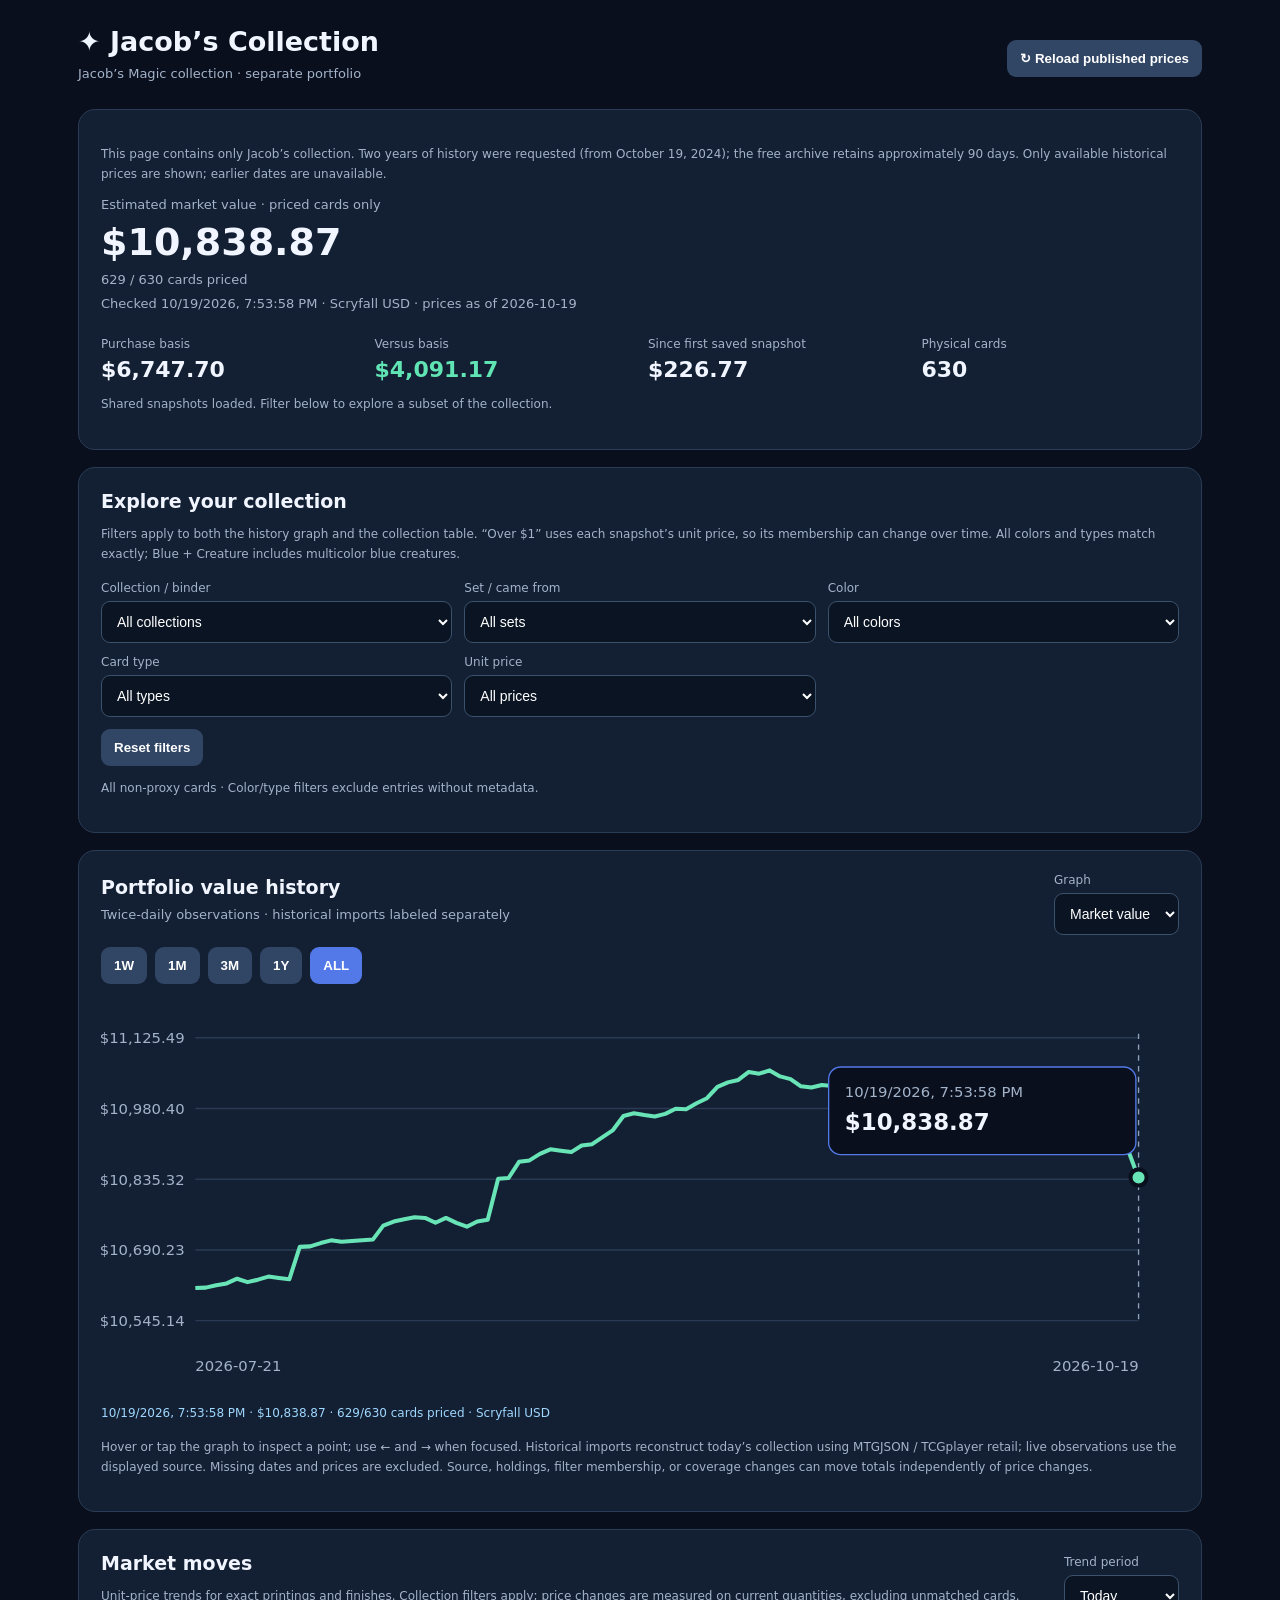
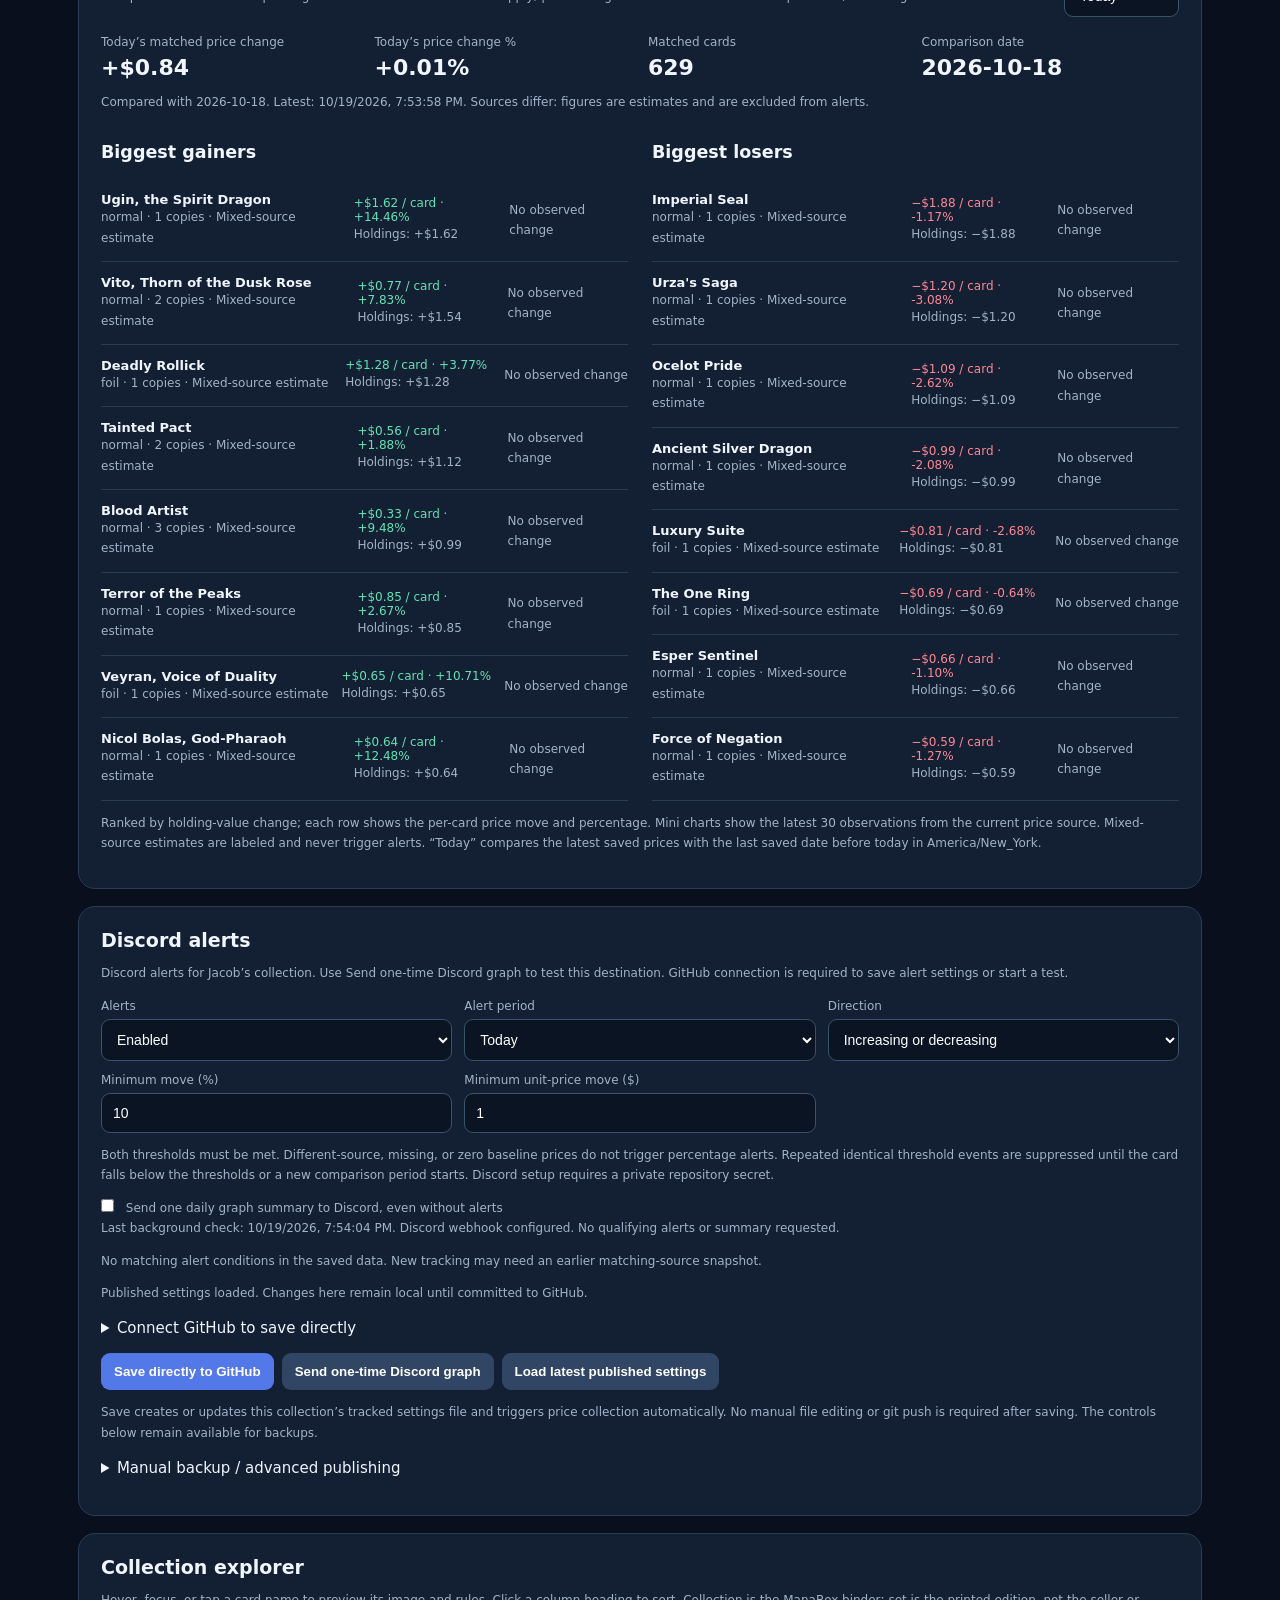
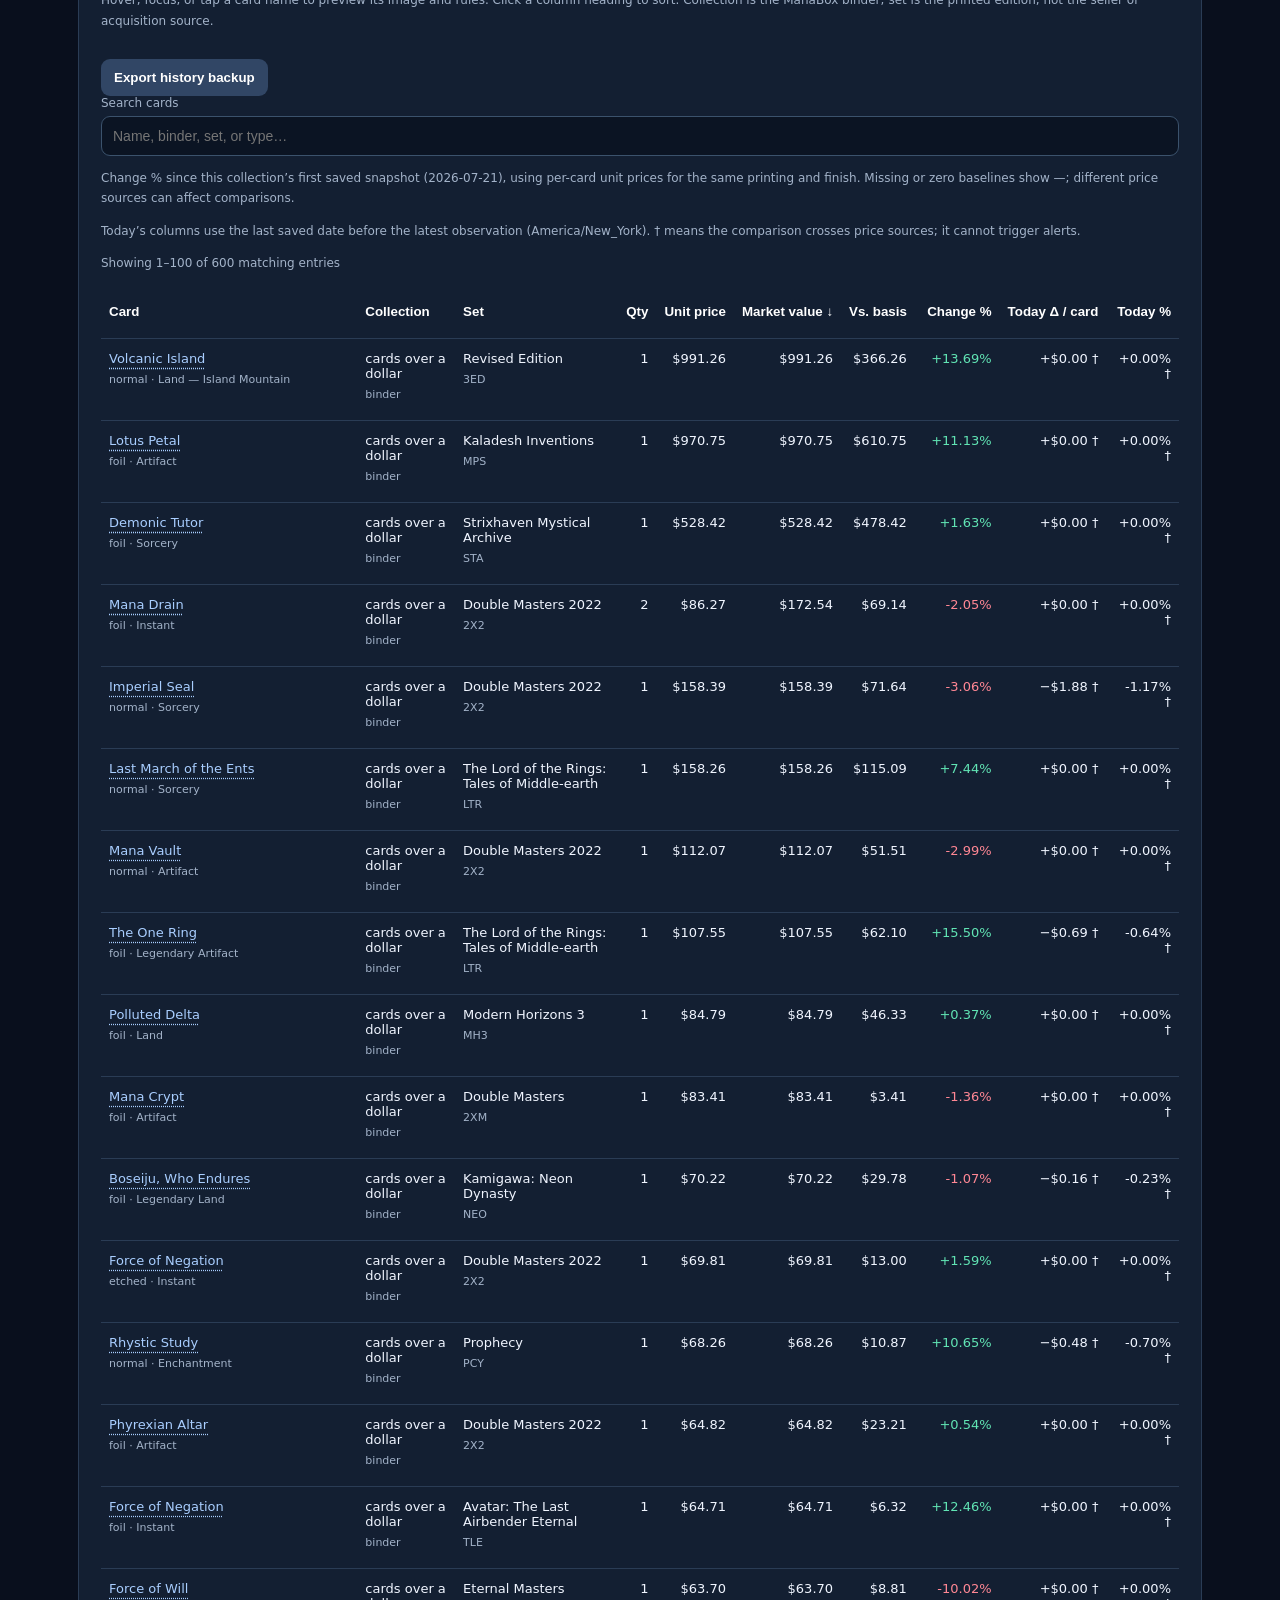
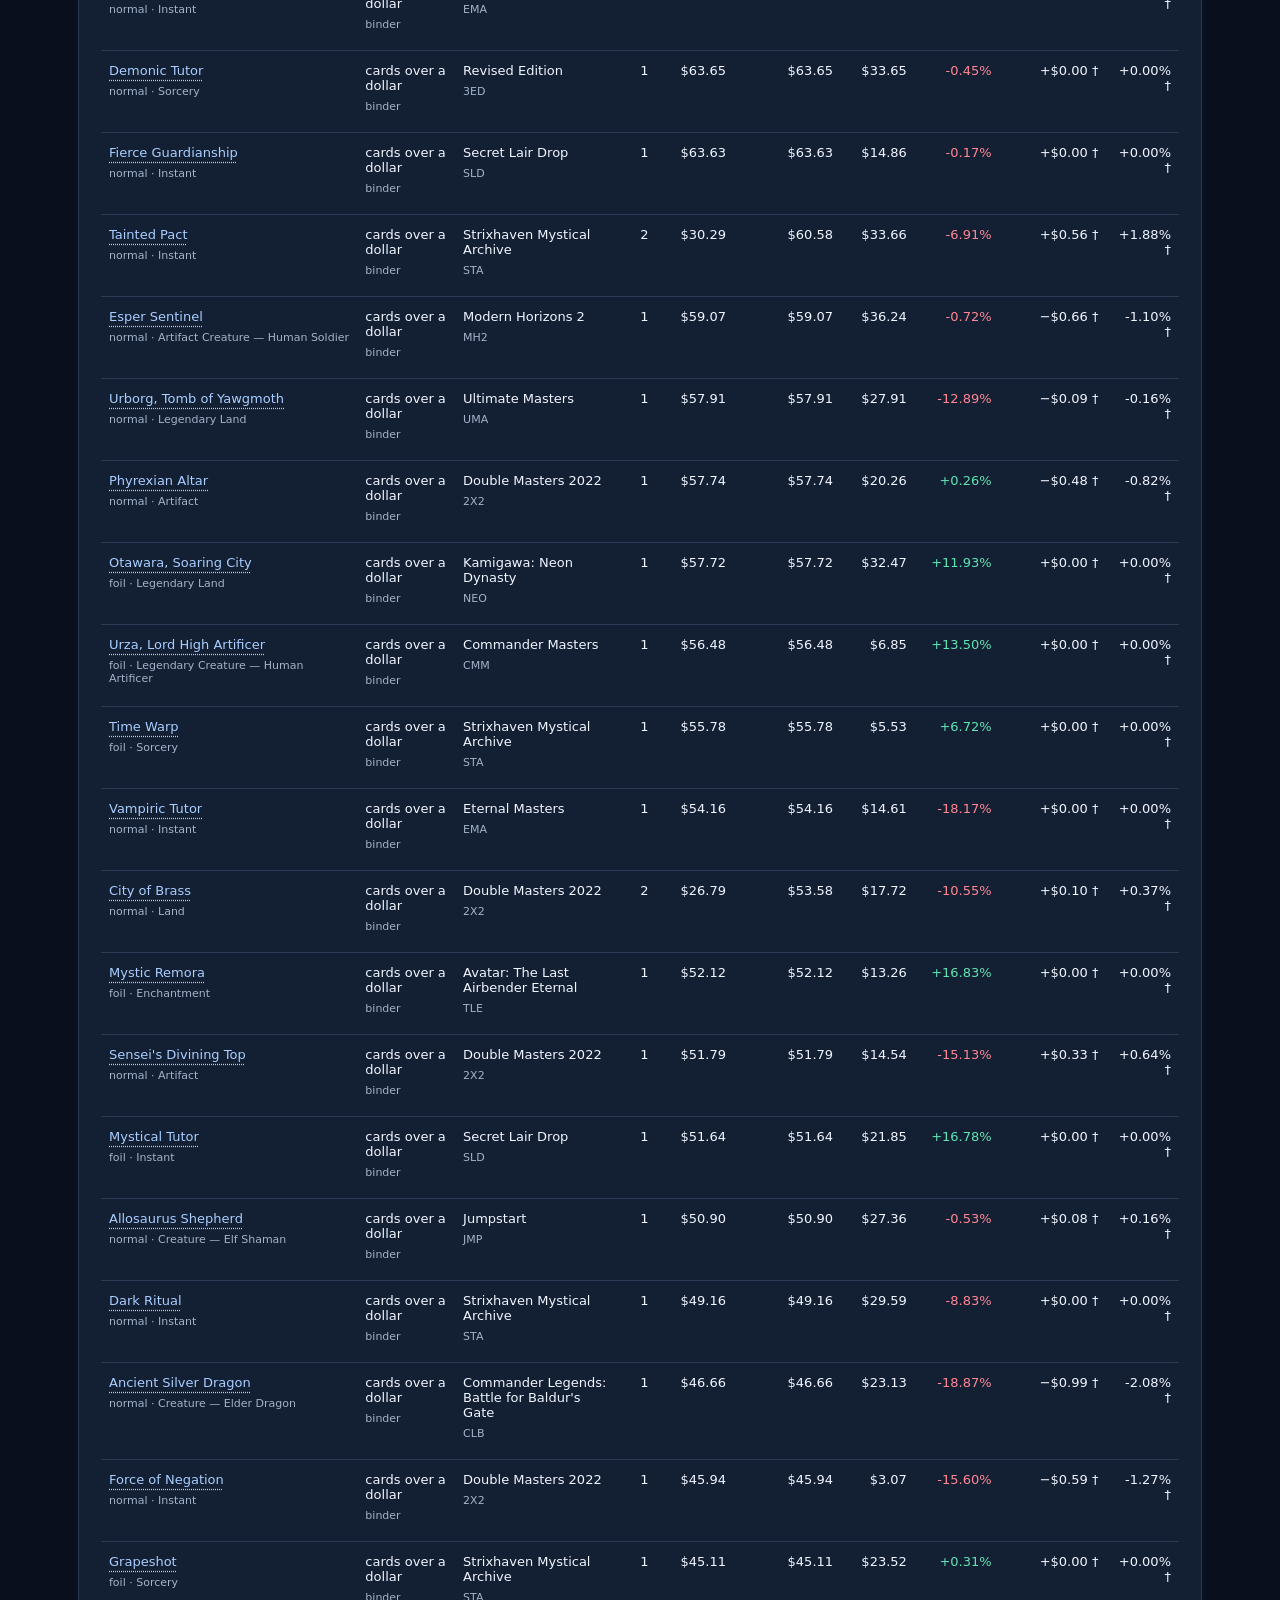
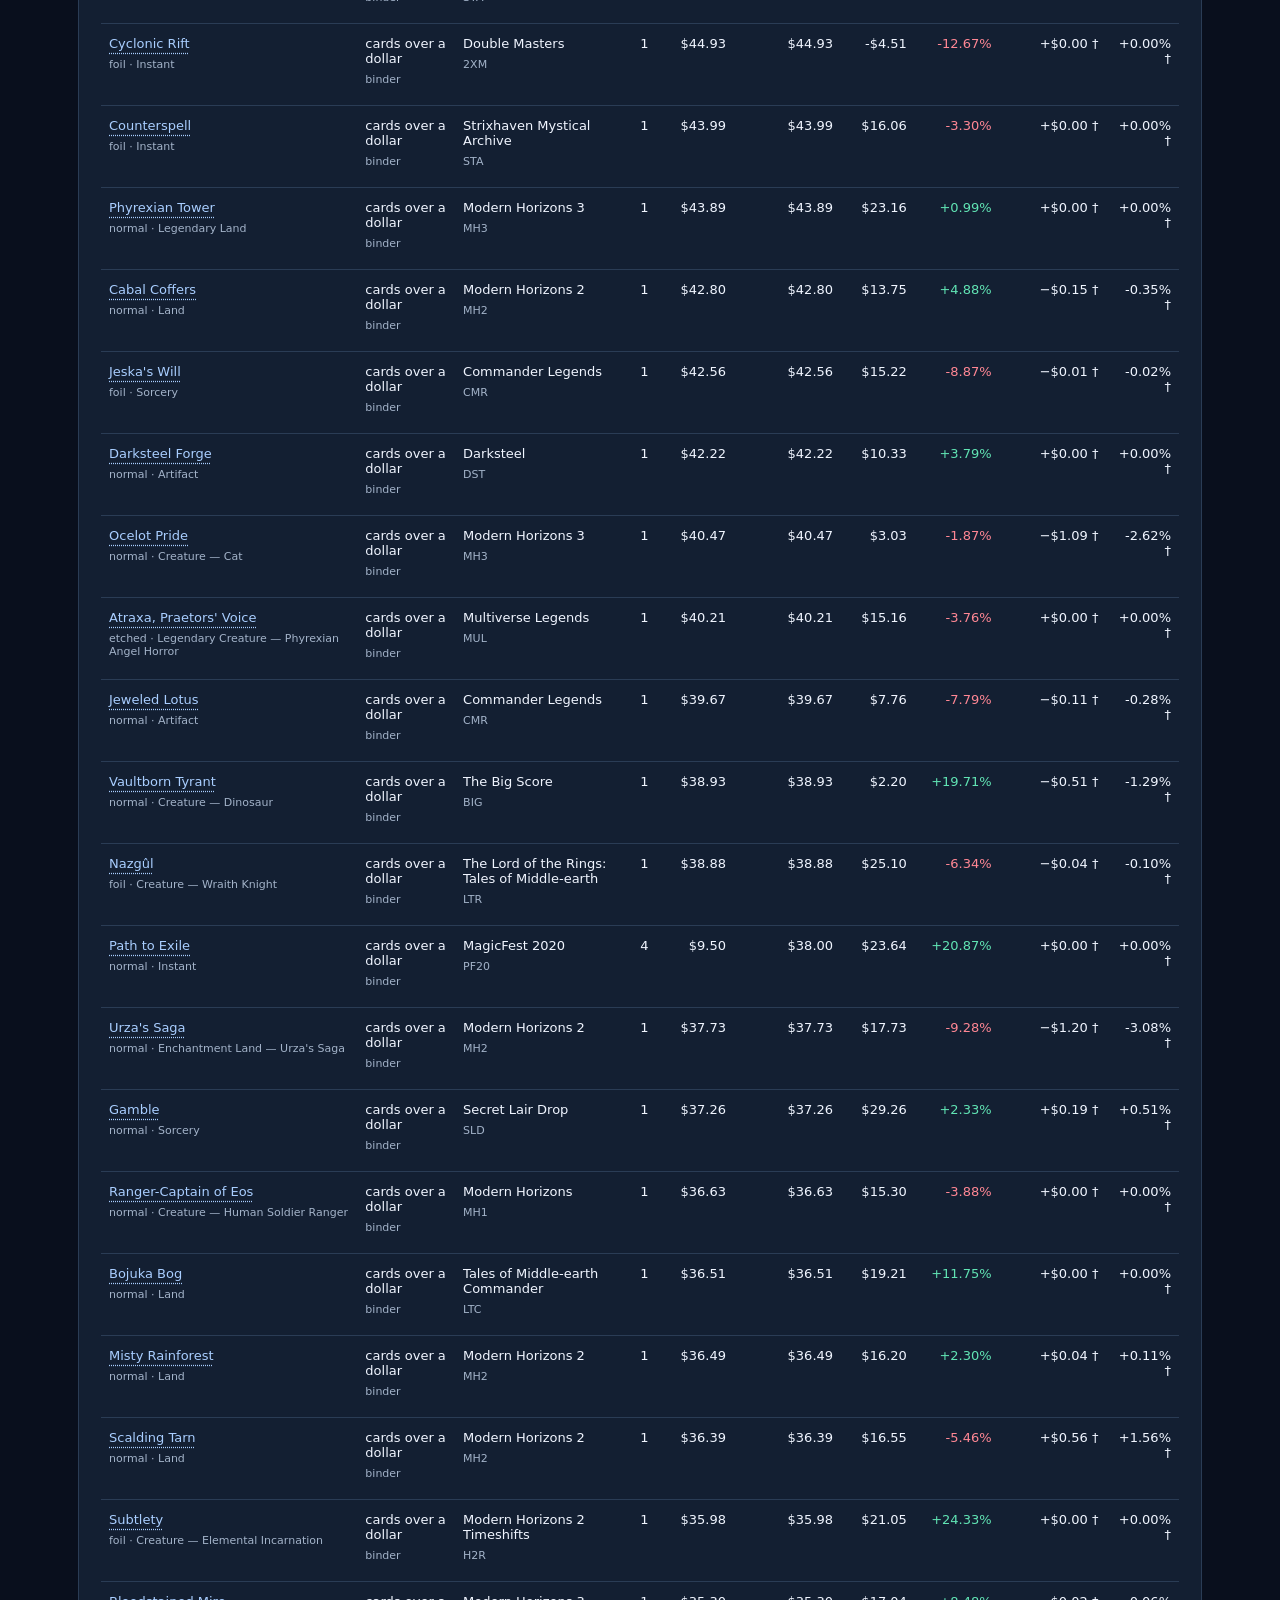
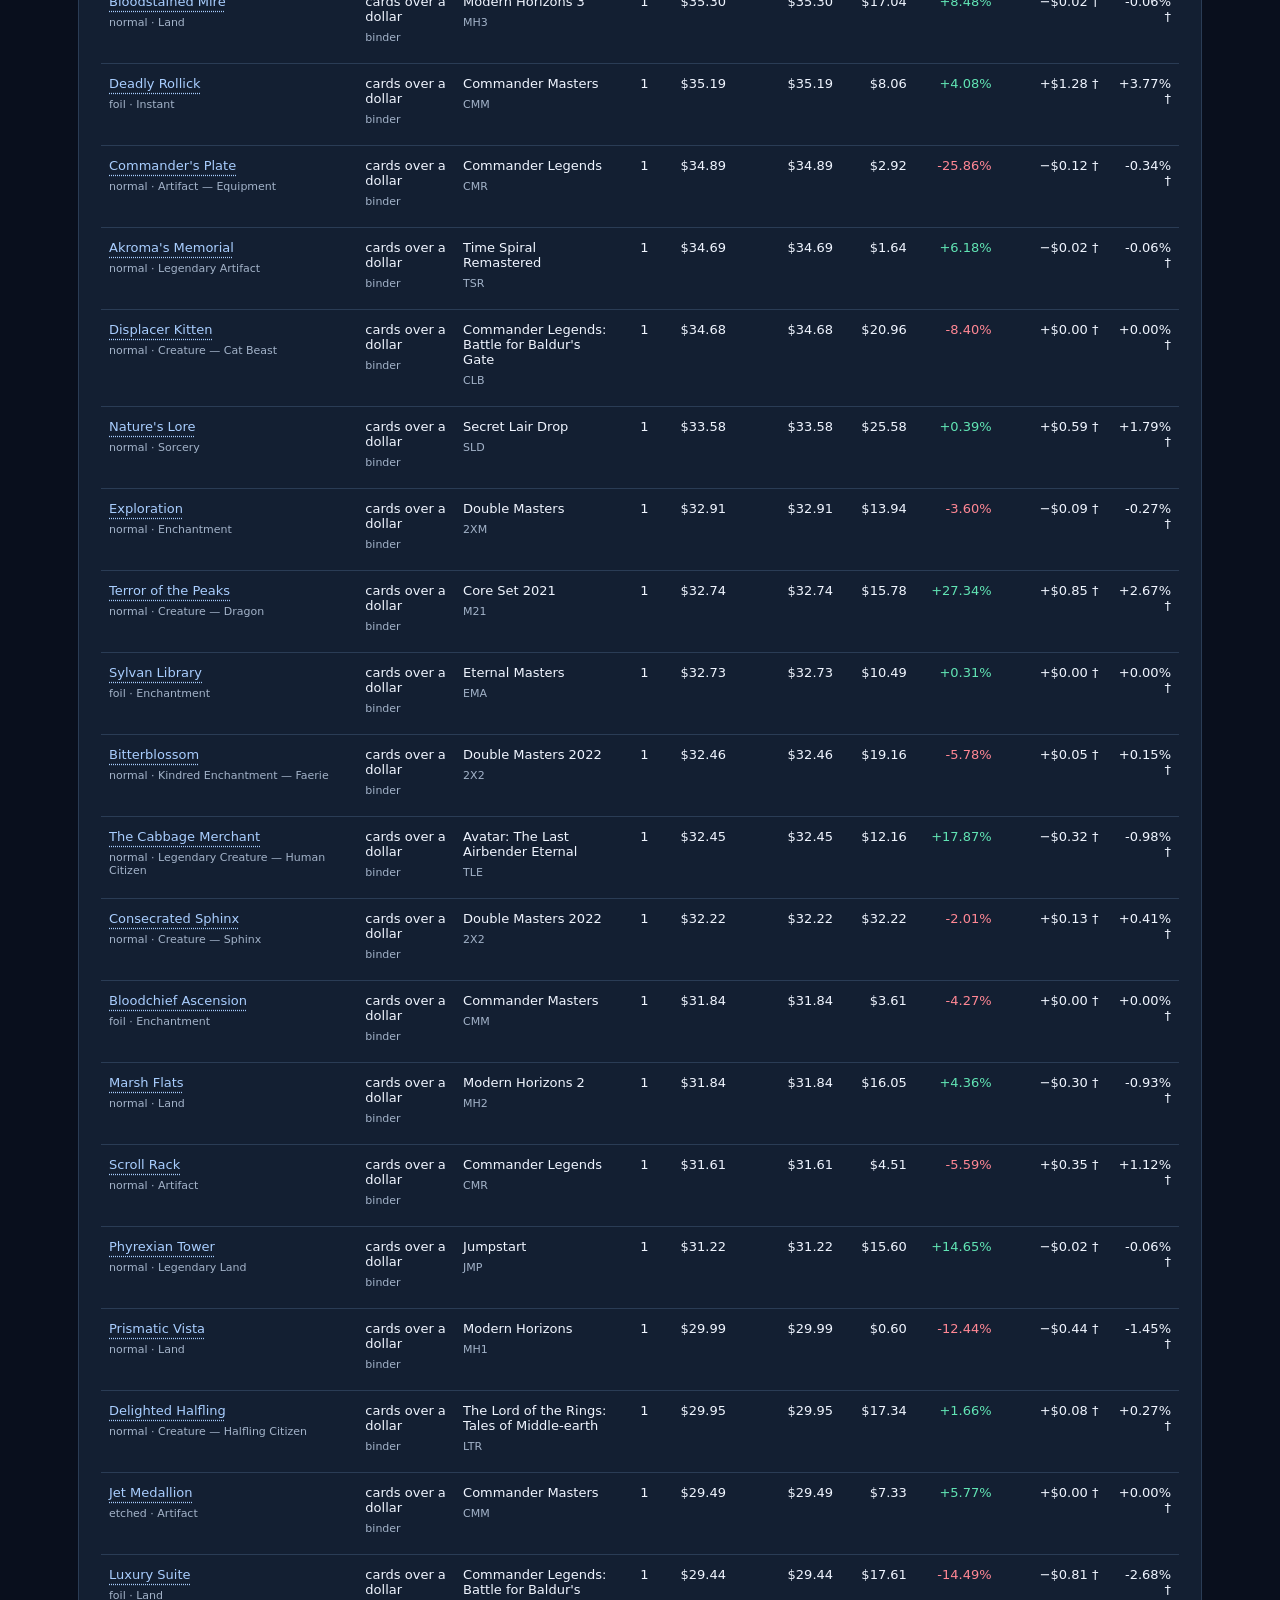
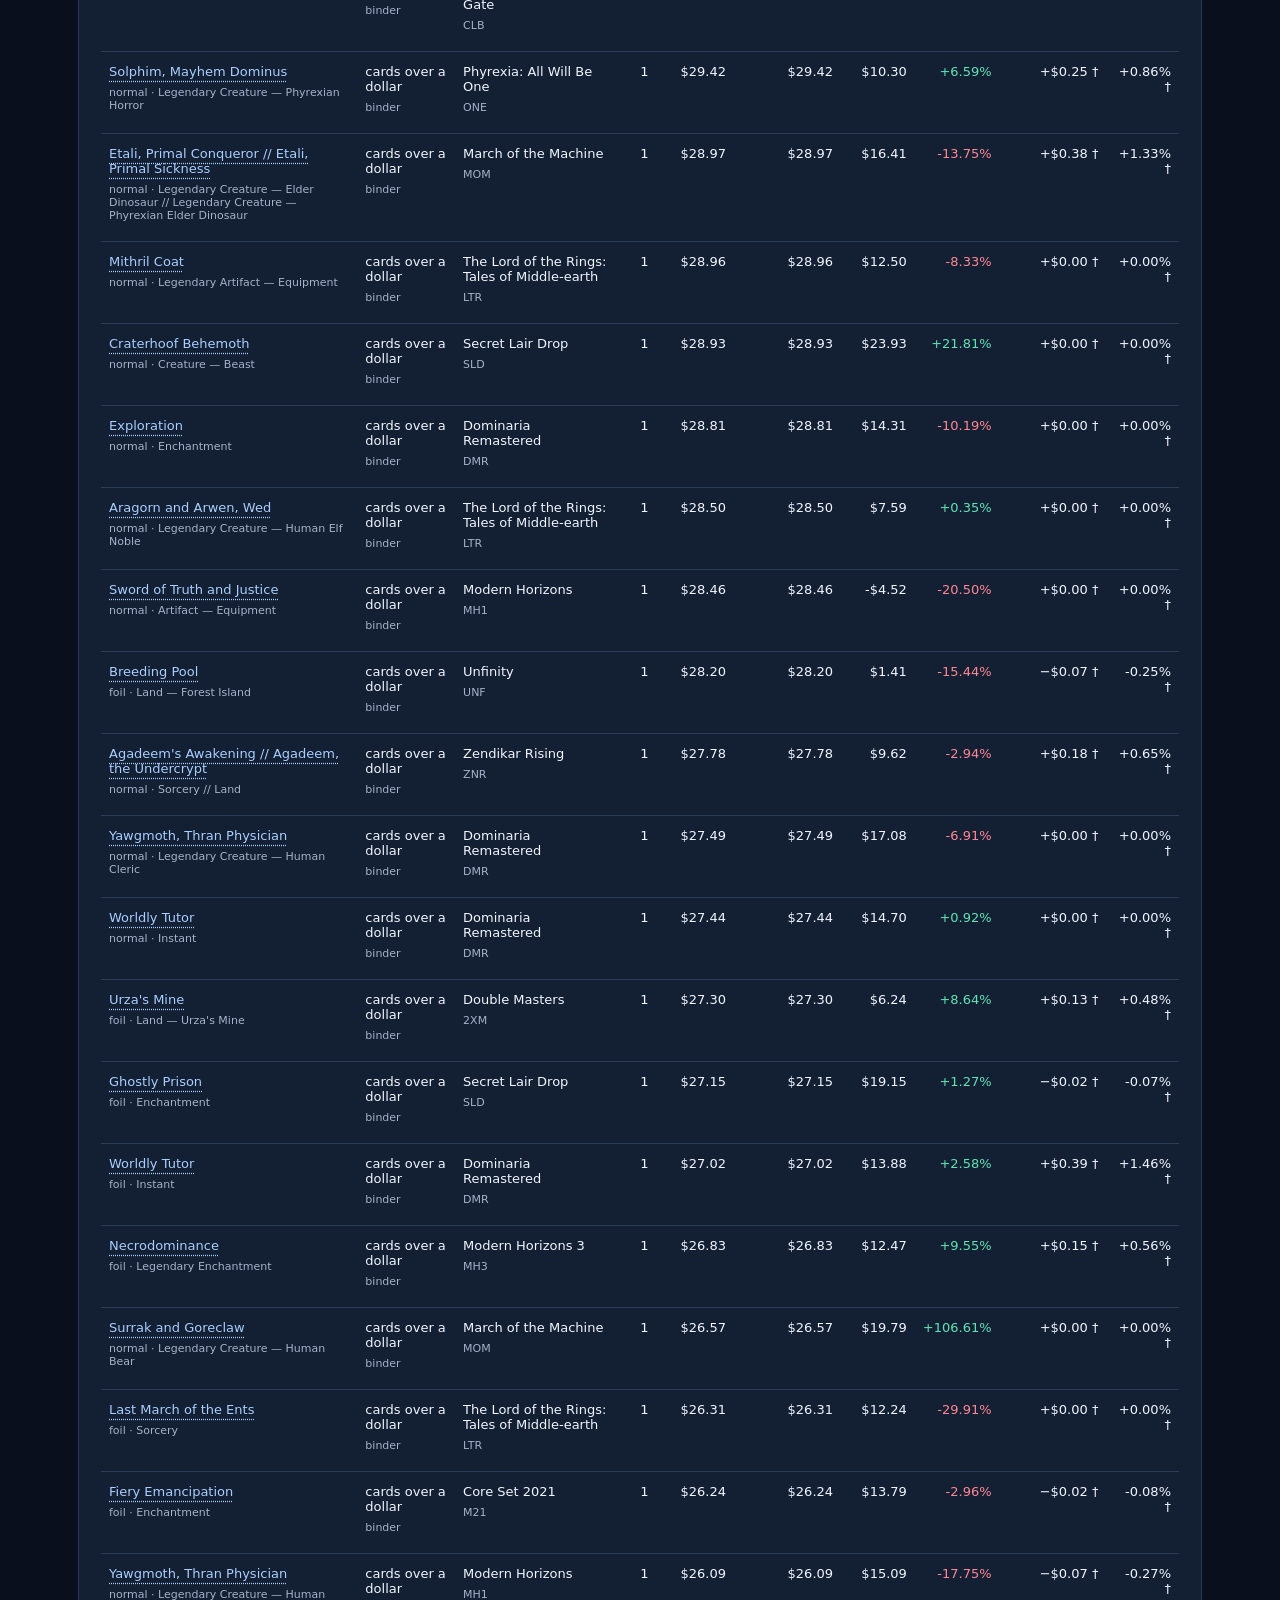
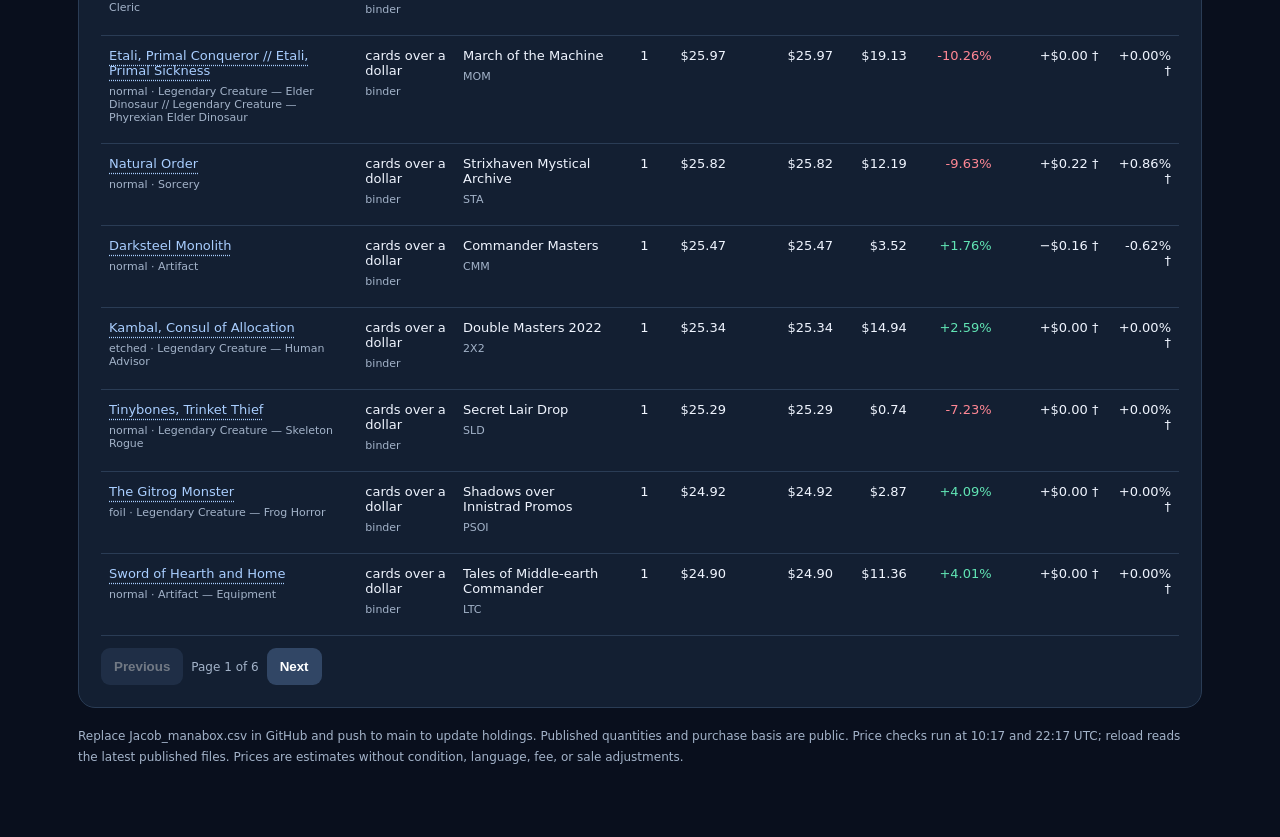
==== jacob.html @ 3929574b "Simplify Jacob alerts and add profile-specific Discord test button" ====
<!doctype html>
<html lang="en" data-collection="jacob"><head><meta charset="utf-8"><meta name="viewport" content="width=device-width,initial-scale=1"><meta name="theme-color" content="#090f1d"><title>Jacob’s Magic Collection</title><link rel="stylesheet" href="styles.css"></head>
<body><main>
<header><div><h1>✦ Jacob’s Collection</h1><p class="sub">Jacob’s Magic collection · separate portfolio</p></div><button id="reload">↻ Reload published prices</button></header>
<section><p class="note">This page contains only Jacob’s collection. Two years of history were requested (from October 19, 2024); the free archive retains approximately 90 days. Only available historical prices are shown; earlier dates are unavailable.</p><div class="sub">Estimated market value · priced cards only</div><div id="total" class="big">—</div><div id="coverage" class="sub"></div><p id="updated" class="sub"></p><div class="stats"><div>Purchase basis<strong id="basis">—</strong></div><div>Versus basis<strong id="difference">—</strong></div><div>Since first saved snapshot<strong id="daily">—</strong></div><div>Physical cards<strong id="count">—</strong></div></div><p id="status" role="status" class="note">Loading published data…</p></section>
<section><h2>Explore your collection</h2><p class="note">Filters apply to both the history graph and the collection table. “Over $1” uses each snapshot’s unit price, so its membership can change over time. All colors and types match exactly; Blue + Creature includes multicolor blue creatures.</p>
<div class="filters"><label>Collection / binder<select id="binder"><option value="">All collections</option></select></label><label>Set / came from<select id="set"><option value="">All sets</option></select></label><label>Color<select id="color"><option value="">All colors</option><option value="U">Blue</option><option value="W">White</option><option value="B">Black</option><option value="R">Red</option><option value="G">Green</option><option value="C">Colorless</option></select></label><label>Card type<select id="type"><option value="">All types</option></select></label><label>Unit price<select id="minimum"><option value="0">All prices</option><option value="1">Over $1</option><option value="5">Over $5</option><option value="10">Over $10</option><option value="50">Over $50</option></select></label></div>
<div class="controls"><button id="reset">Reset filters</button></div><p id="filter-summary" class="note"></p></section>
<section><header><div><h2>Portfolio value history</h2><p class="sub">Twice-daily observations · historical imports labeled separately</p></div><label>Graph<select id="metric"><option value="value">Market value</option><option value="count">Card count</option></select></label></header>
<div class="controls" id="ranges"><button data-range="7">1W</button><button data-range="30">1M</button><button data-range="90">3M</button><button data-range="365">1Y</button><button data-range="ALL" class="active">ALL</button></div>
<svg id="chart" viewBox="0 0 800 290" tabindex="0" role="img" aria-label="Collection history. Use left and right arrow keys to inspect points."></svg><p id="tip" class="note" aria-live="polite"></p>
<p class="note">Hover or tap the graph to inspect a point; use ← and → when focused. Historical imports reconstruct today’s collection using MTGJSON / TCGplayer retail; live observations use the displayed source. Missing dates and prices are excluded. Source, holdings, filter membership, or coverage changes can move totals independently of price changes.</p></section>

<section id="market-section"><header><div><h2>Market moves</h2><p class="note">Unit-price trends for exact printings and finishes. Collection filters apply; price changes are measured on current quantities, excluding unmatched cards.</p></div><label>Trend period<select id="trend-period"><option value="day">Today</option><option value="week">Past week</option><option value="month">Past month</option></select></label></header><div class="stats"><div>Today’s matched price change<strong id="today-dollars">—</strong></div><div>Today’s price change %<strong id="today-percent">—</strong></div><div>Matched cards<strong id="today-coverage">—</strong></div><div>Comparison date<strong id="today-baseline">—</strong></div></div><p id="trend-note" class="note"></p><div class="movers-grid"><div><h3>Biggest gainers</h3><div id="gainers"></div></div><div><h3>Biggest losers</h3><div id="losers"></div></div></div><p class="note">Ranked by holding-value change; each row shows the per-card price move and percentage. Mini charts show the latest 30 observations from the current price source. Mixed-source estimates are labeled and never trigger alerts. “Today” compares the latest saved prices with the last saved date before today in America/New_York.</p></section>
<section><h2>Discord alerts</h2><p class="note">Each collection has separate settings. Discord alerts run with the twice-daily price checks while this site is closed. Browser edits are drafts until published to GitHub; only published settings run in the background.</p><div class="filters"><label>Alerts<select id="alerts-enabled"><option value="true">Enabled</option><option value="false">Disabled</option></select></label><label>Alert period<select id="alert-period"><option value="day">Today</option><option value="week">Past week</option><option value="month">Past month</option></select></label><label>Direction<select id="alert-direction"><option value="both">Increasing or decreasing</option><option value="up">Increasing</option><option value="down">Decreasing</option></select></label><label>Minimum move (%)<input id="alert-percent" type="number" min="0.1" max="10000" step="0.1" value="10"></label><label>Minimum unit-price move ($)<input id="alert-dollars" type="number" min="0" max="100000" step="0.01" value="1"></label></div><p class="note">Both thresholds must be met. Different-source, missing, or zero baseline prices do not trigger percentage alerts. Repeated identical threshold events are suppressed until the card falls below the thresholds or a new comparison period starts. Discord setup requires a private repository secret.</p><label class="note"><input type="checkbox" id="daily-summary"> Send one daily graph summary to Discord, even without alerts</label><div id="alerts-status" class="note"></div><div id="alert-events"></div>
<div id="wishlist-ui" hidden><h3>Wishlist / watchlist</h3><p class="note">Watch cards you don’t own without affecting collection values. Prices and history start tracking after the published wishlist is collected; there is no invented earlier history.</p><label>Find a printing<input id="watch-search" type="search" placeholder="Card name (for example, Black Lotus)"></label><button id="watch-find">Find printings</button><div id="watch-results" class="note" role="status"></div><details><summary>Or add by Scryfall ID</summary><div class="filters"><label>Card name<input id="watch-name" type="text"></label><label>Scryfall UUID<input id="watch-id" type="text" placeholder="xxxxxxxx-xxxx-xxxx-xxxx-xxxxxxxxxxxx"></label><label>Finish<select id="watch-finish"><option value="normal">Nonfoil</option><option value="foil">Foil</option><option value="etched">Etched</option></select></label></div><button id="watch-add">Add to wishlist draft</button></details><div id="watchlist"></div></div><p id="settings-status" role="status" class="note"></p><div class="controls"><button id="copy-settings">Copy settings JSON</button><button id="export-settings">Download settings</button><a id="publish-settings" target="_blank" rel="noopener noreferrer">Edit published settings on GitHub ↗</a><button id="discard-settings">Discard local draft</button></div><p class="note">To publish: copy settings JSON → open the GitHub editor above → replace that file’s contents → commit to main. A price-update workflow will then collect wishlist prices and evaluate alerts. Don’t put a Discord webhook URL in this public file.</p></section>

<section><header><div><h2>Collection explorer</h2><p class="note">Hover, focus, or tap a card name to preview its image and rules. Click a column heading to sort. Collection is the ManaBox binder; set is the printed edition, not the seller or acquisition source.</p></div><button id="export">Export history backup</button></header><label>Search cards<input id="search" type="search" placeholder="Name, binder, set, or type…"></label><p id="comparison-note" class="note">Change % compares each card’s current unit price with its price in this collection’s first saved snapshot. Different sources can affect comparisons; missing or zero baselines show —.</p><p class="note">Today’s columns use the last saved date before the latest observation (America/New_York). † means the comparison crosses price sources; it cannot trigger alerts.</p><p id="shown" class="note"></p><div class="table-wrap"><table><thead><tr><th aria-sort="none"><button data-sort="n">Card</button></th><th aria-sort="none"><button data-sort="binder">Collection</button></th><th aria-sort="none"><button data-sort="setName">Set</button></th><th aria-sort="none"><button data-sort="q">Qty</button></th><th aria-sort="none"><button data-sort="unit">Unit price</button></th><th aria-sort="descending"><button data-sort="value">Market value ↓</button></th><th aria-sort="none"><button data-sort="gain">Vs. basis</button></th><th aria-sort="none"><button data-sort="change">Change %</button></th><th aria-sort="none"><button data-sort="dayDollars">Today Δ / card</button></th><th aria-sort="none"><button data-sort="dayPercent">Today %</button></th></tr></thead><tbody id="rows"></tbody></table></div><div class="controls"><button id="previous">Previous</button><span id="page" class="note"></span><button id="next">Next</button></div></section>
<footer class="note">Replace Jacob_manabox.csv in GitHub and push to main to update holdings. Published quantities and purchase basis are public. Price checks run at 10:17 and 22:17 UTC; reload reads the latest published files. Prices are estimates without condition, language, fee, or sale adjustments.</footer>
</main><aside id="card-preview" class="card-preview" role="dialog" aria-modal="false" aria-label="Card preview" hidden><button id="close-preview" class="close-preview" aria-label="Close card preview">×</button><div id="preview-content"></div></aside><script src="market.js"></script><script src="app.js"></script><script src="insights.js"></script><script src="github-settings.js"></script><script src="github-settings-ui.js"></script></body></html>
---- styles.css ----
*{box-sizing:border-box}body{margin:0;background:#090f1d;color:#f0f5ff;font:15px system-ui,sans-serif}main{max-width:1160px;margin:auto;padding:26px 18px 70px}header{display:flex;justify-content:space-between;align-items:center;gap:16px;flex-wrap:wrap}h1{font-size:27px;margin:0}h2{font-size:19px;margin:0}p{line-height:1.6}.sub{color:#a3b3c9;font-size:13px;margin:7px 0}section{background:#131f32;border:1px solid #2a3c55;border-radius:17px;padding:22px;margin-top:17px}.big{font-size:38px;font-weight:800;margin:8px 0}.stats{display:grid;grid-template-columns:repeat(4,1fr);gap:16px;padding-top:16px;color:#a3b3c9;font-size:12px}.stats strong{display:block;font-size:22px;color:#f0f5ff;margin-top:6px}.note{color:#a3b3c9;font-size:12px;line-height:1.7}.controls{display:flex;gap:8px;flex-wrap:wrap;align-items:center;margin-top:12px}button{background:#314665;color:white;border:0;border-radius:9px;padding:11px 13px;font-weight:700;cursor:pointer}button:hover{background:#426080}button.active{background:#5379e8}button:disabled{opacity:.4;cursor:default}button:focus-visible,select:focus-visible,input:focus-visible,svg:focus-visible{outline:2px solid #68e4b7;outline-offset:3px}.filters{display:grid;grid-template-columns:repeat(3,1fr);gap:12px;margin-top:16px}label{display:block;color:#a3b3c9;font-size:12px}select,input{display:block;background:#0b1423;color:white;border:1px solid #3b526c;border-radius:9px;padding:11px;width:100%;font-size:14px;margin-top:6px}#chart{width:100%;height:auto;min-height:210px;display:block;margin-top:16px;touch-action:pan-y}#tip{min-height:22px;color:#9fd7ff}.table-wrap{overflow-x:auto;margin-top:10px}table{width:100%;border-collapse:collapse;font-size:13px}th,td{padding:12px 8px;border-bottom:1px solid #2a3c55;text-align:left;vertical-align:top}th button{background:transparent;padding:7px 0;white-space:nowrap}th:nth-child(n+4),td:nth-child(n+4){text-align:right;font-variant-numeric:tabular-nums}td .sub{font-size:11px}.up{color:#61e4b4!important}.down{color:#ff8794!important}footer{margin-top:18px}@media(max-width:700px){.filters{grid-template-columns:repeat(2,1fr)}.stats{grid-template-columns:repeat(2,1fr)}section{padding:16px}main{padding:16px 10px}#chart{min-height:180px}}@media(prefers-reduced-motion:no-preference){button{transition:background .15s}}
.card-name{background:transparent;color:#a9ceff;padding:0;text-align:left;font:inherit;text-decoration:underline;text-decoration-style:dotted;text-underline-offset:4px}.card-name:hover{background:transparent;color:#fff}.card-preview{position:fixed;z-index:20;width:min(620px,calc(100vw - 24px));max-height:calc(100dvh - 24px);overflow:auto;padding:23px;background:#0b1423;border:1px solid #5379e8;border-radius:15px;box-shadow:0 16px 64px #000b}.card-preview[hidden]{display:none}.preview-layout{display:grid;grid-template-columns:200px 1fr;gap:20px}.preview-art img{display:block;width:100%;height:auto;border-radius:10px}.preview-details h3{font-size:16px;line-height:1.5;margin:0 20px 7px 0}.preview-details p{margin:8px 0}.preview-details a{color:#a9ceff;font-size:12px}.rules{white-space:pre-wrap;font-size:13px;line-height:1.6}.preview-face+.preview-face{border-top:1px solid #2a3c55;padding-top:12px;margin-top:12px}.close-preview{position:absolute;right:7px;top:7px;background:transparent;padding:3px 9px;font-size:22px}.preview-face h3 .sub{display:block}@media(max-width:540px){.card-preview{padding:18px}.preview-layout{grid-template-columns:110px 1fr;gap:12px}.preview-details h3{font-size:14px}.rules{font-size:12px}}
.preview-art img[hidden]{display:none}.card-preview .rules{overflow-wrap:anywhere}
#github-settings-panel a{color:#a9ceff}#save-github{background:#5379e8}
.movers-grid{display:grid;grid-template-columns:1fr 1fr;gap:24px}.move-row{display:flex;justify-content:space-between;gap:12px;align-items:center;border-bottom:1px solid #2a3c55;padding:13px 0;font-size:12px}.move-row strong{font-size:13px}.spark{width:85px;height:30px;flex:0 0 85px}.move-row select{max-width:100px}#publish-settings{color:#a9ceff;font-size:12px}#daily-summary{display:inline;width:auto;margin:0 8px 0 0}details{margin:16px 0}#watch-results{max-height:400px;overflow:auto}@media(max-width:760px){.movers-grid{grid-template-columns:1fr}.move-row{flex-wrap:wrap}.spark{width:70px;flex-basis:70px}}
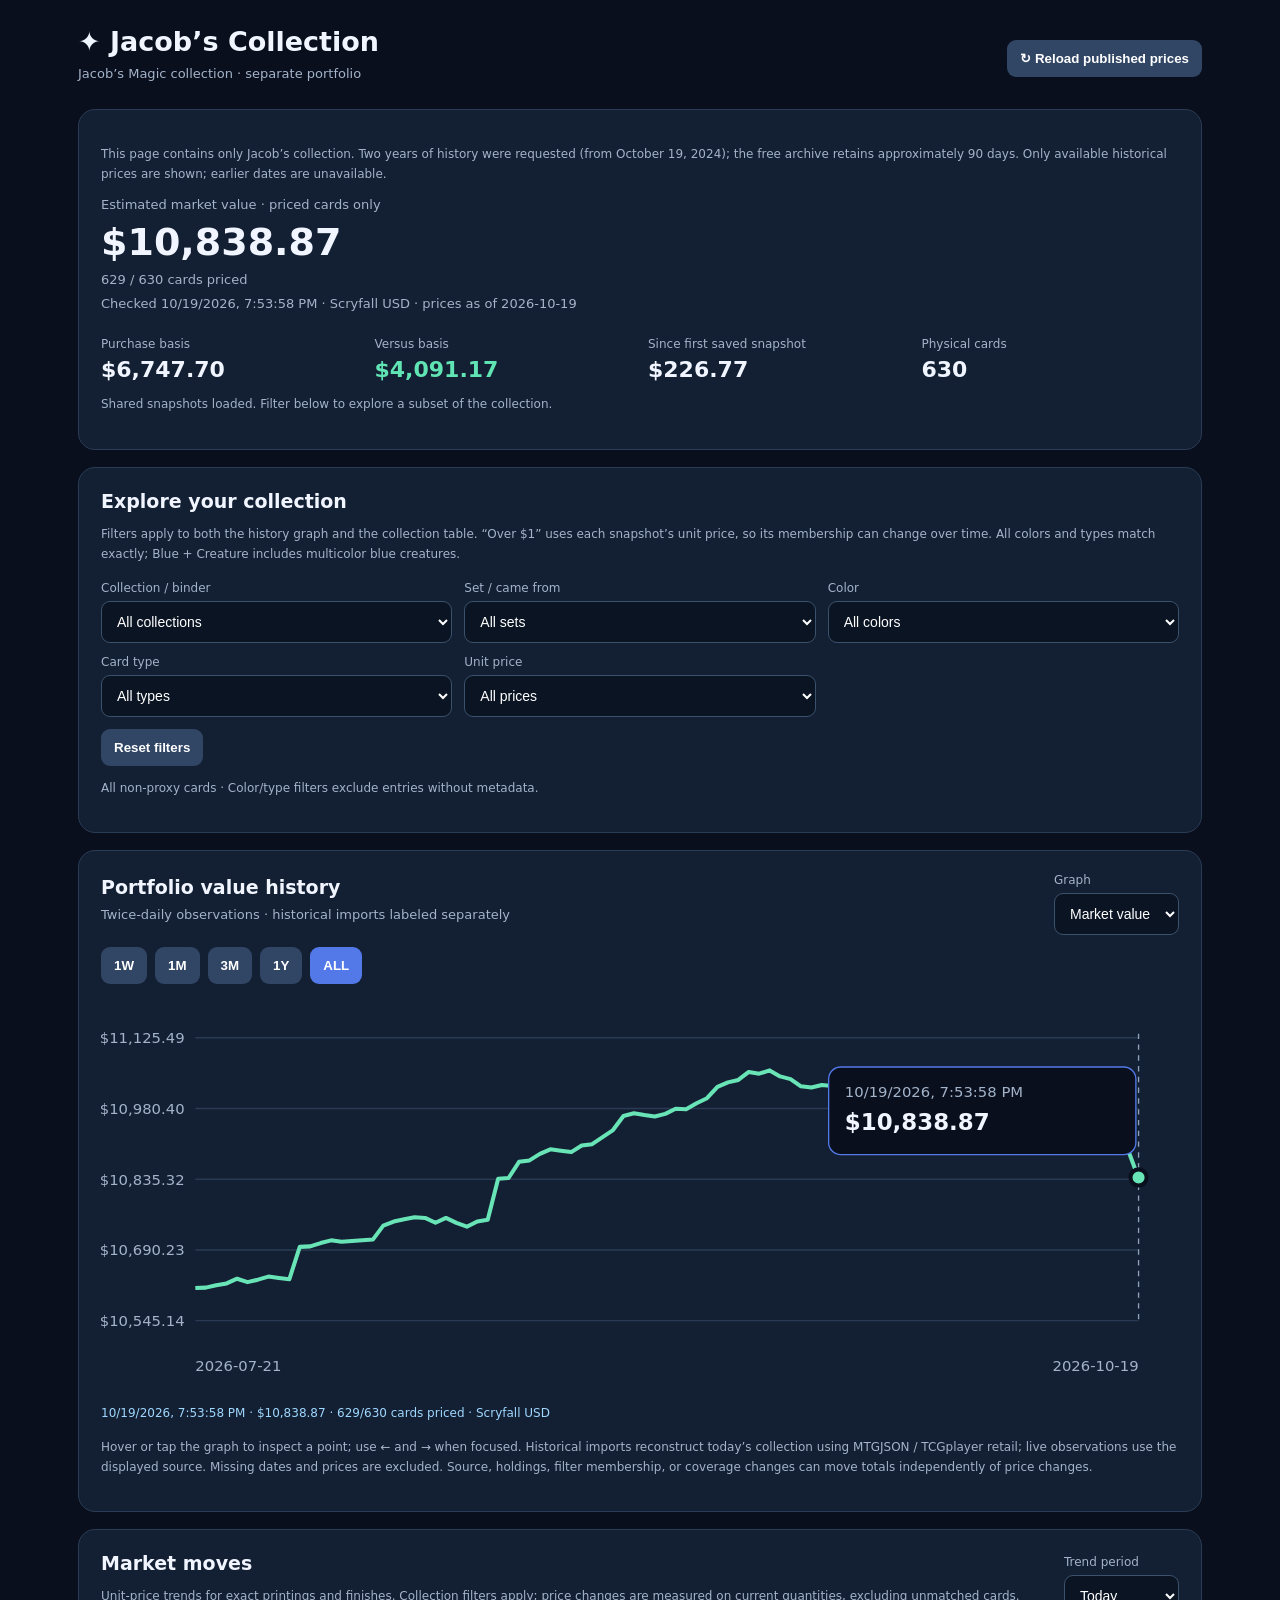
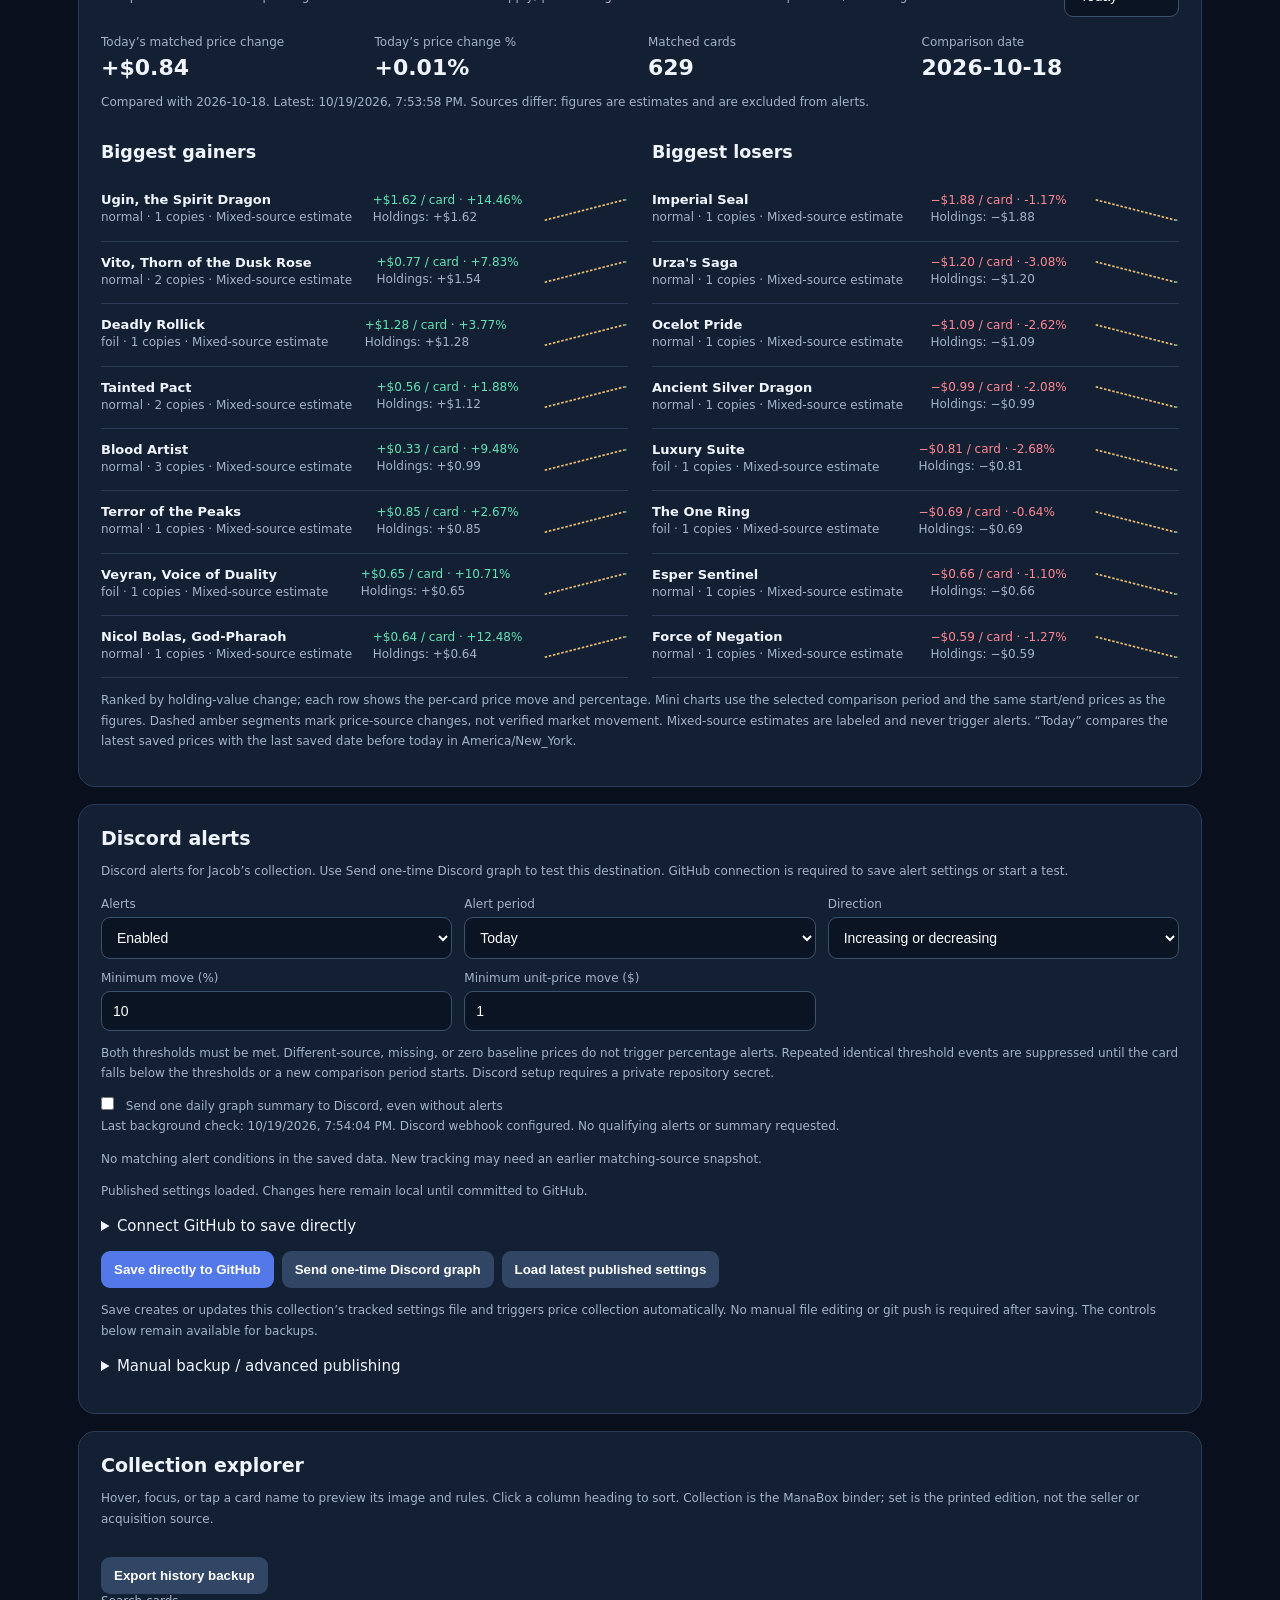
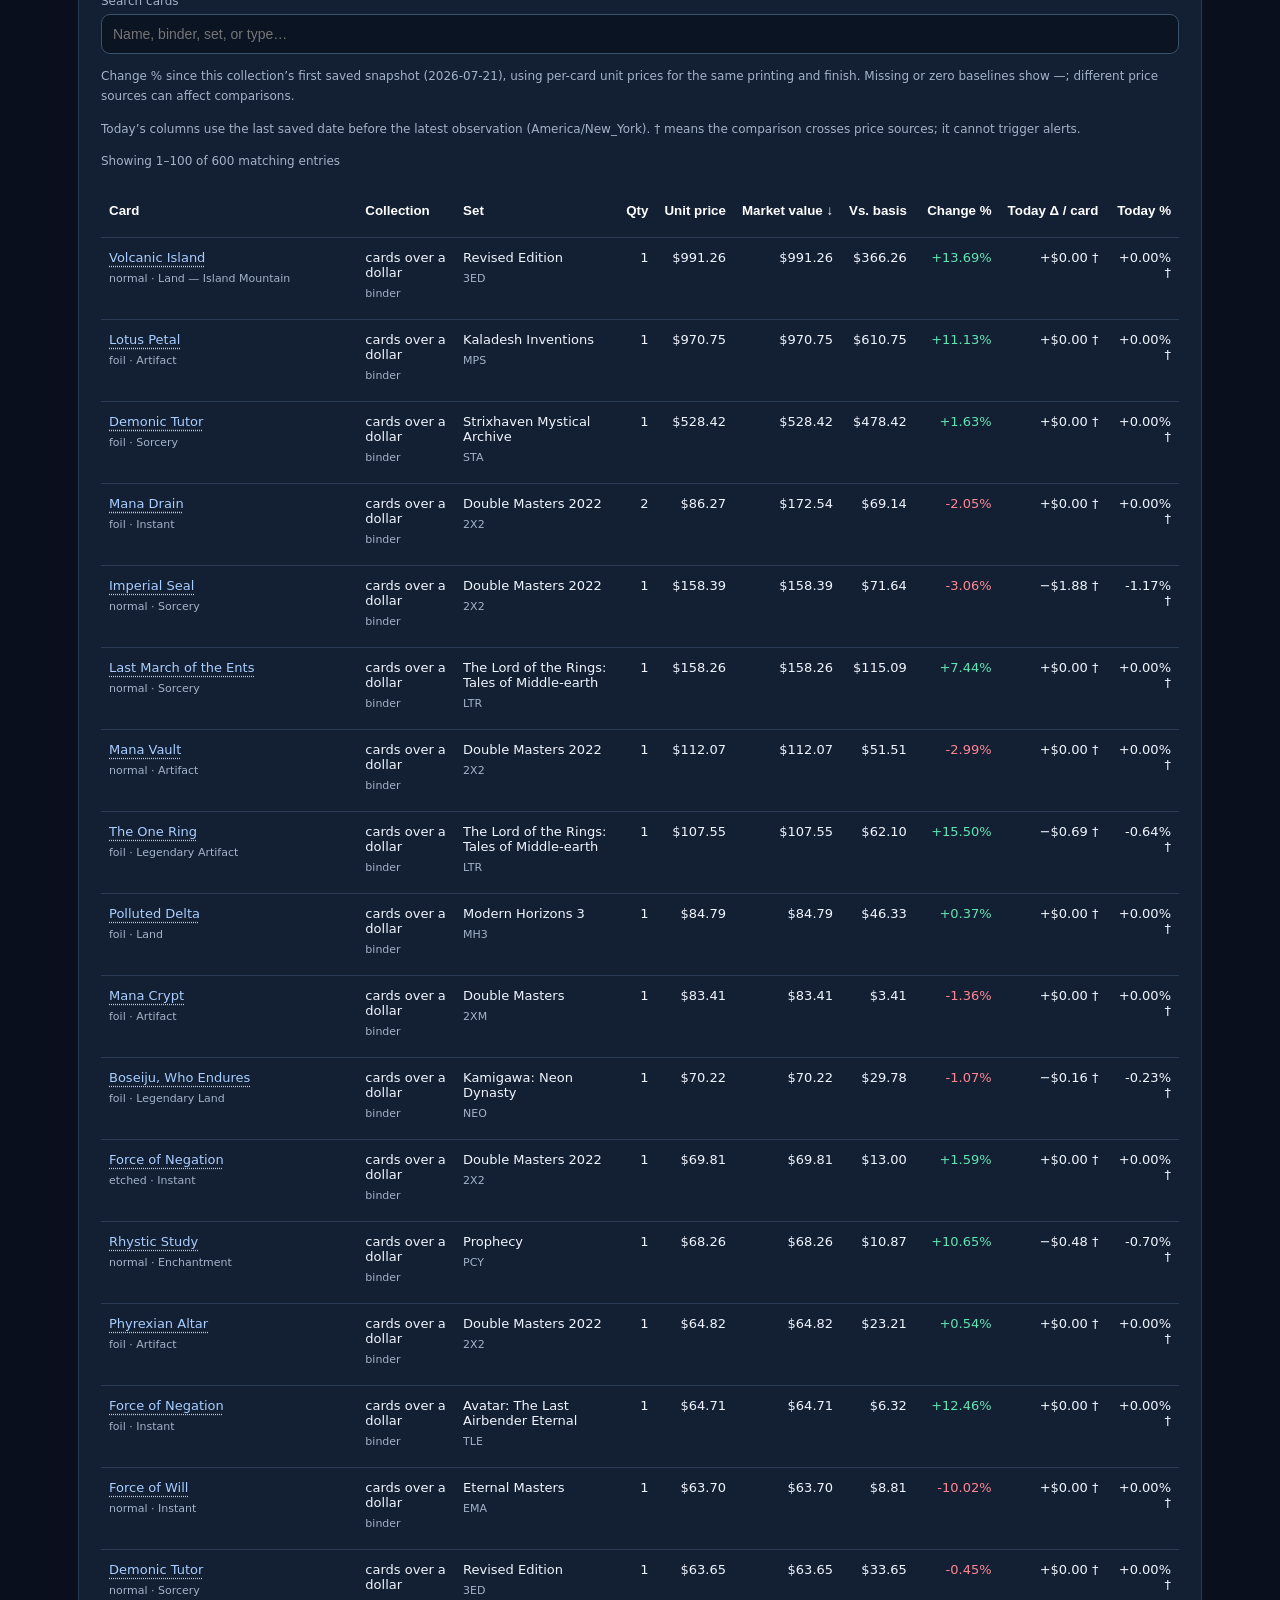
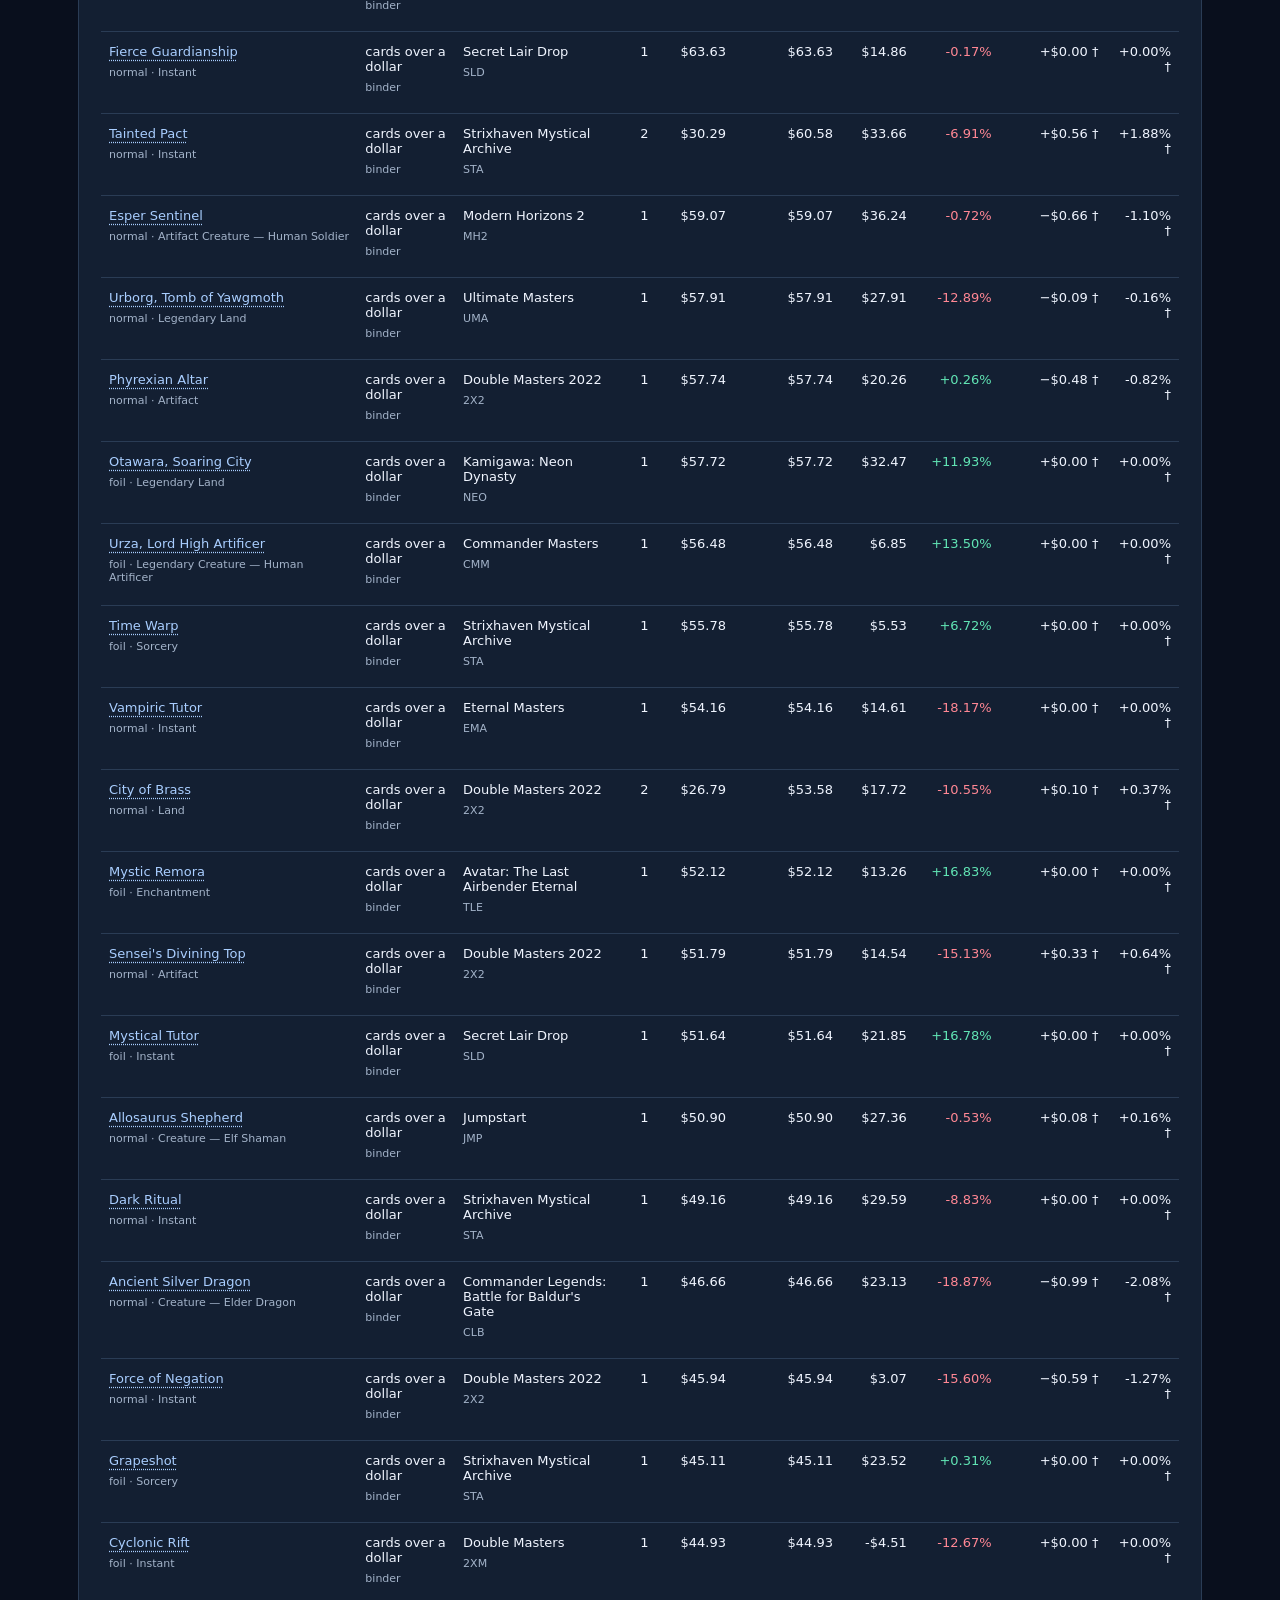
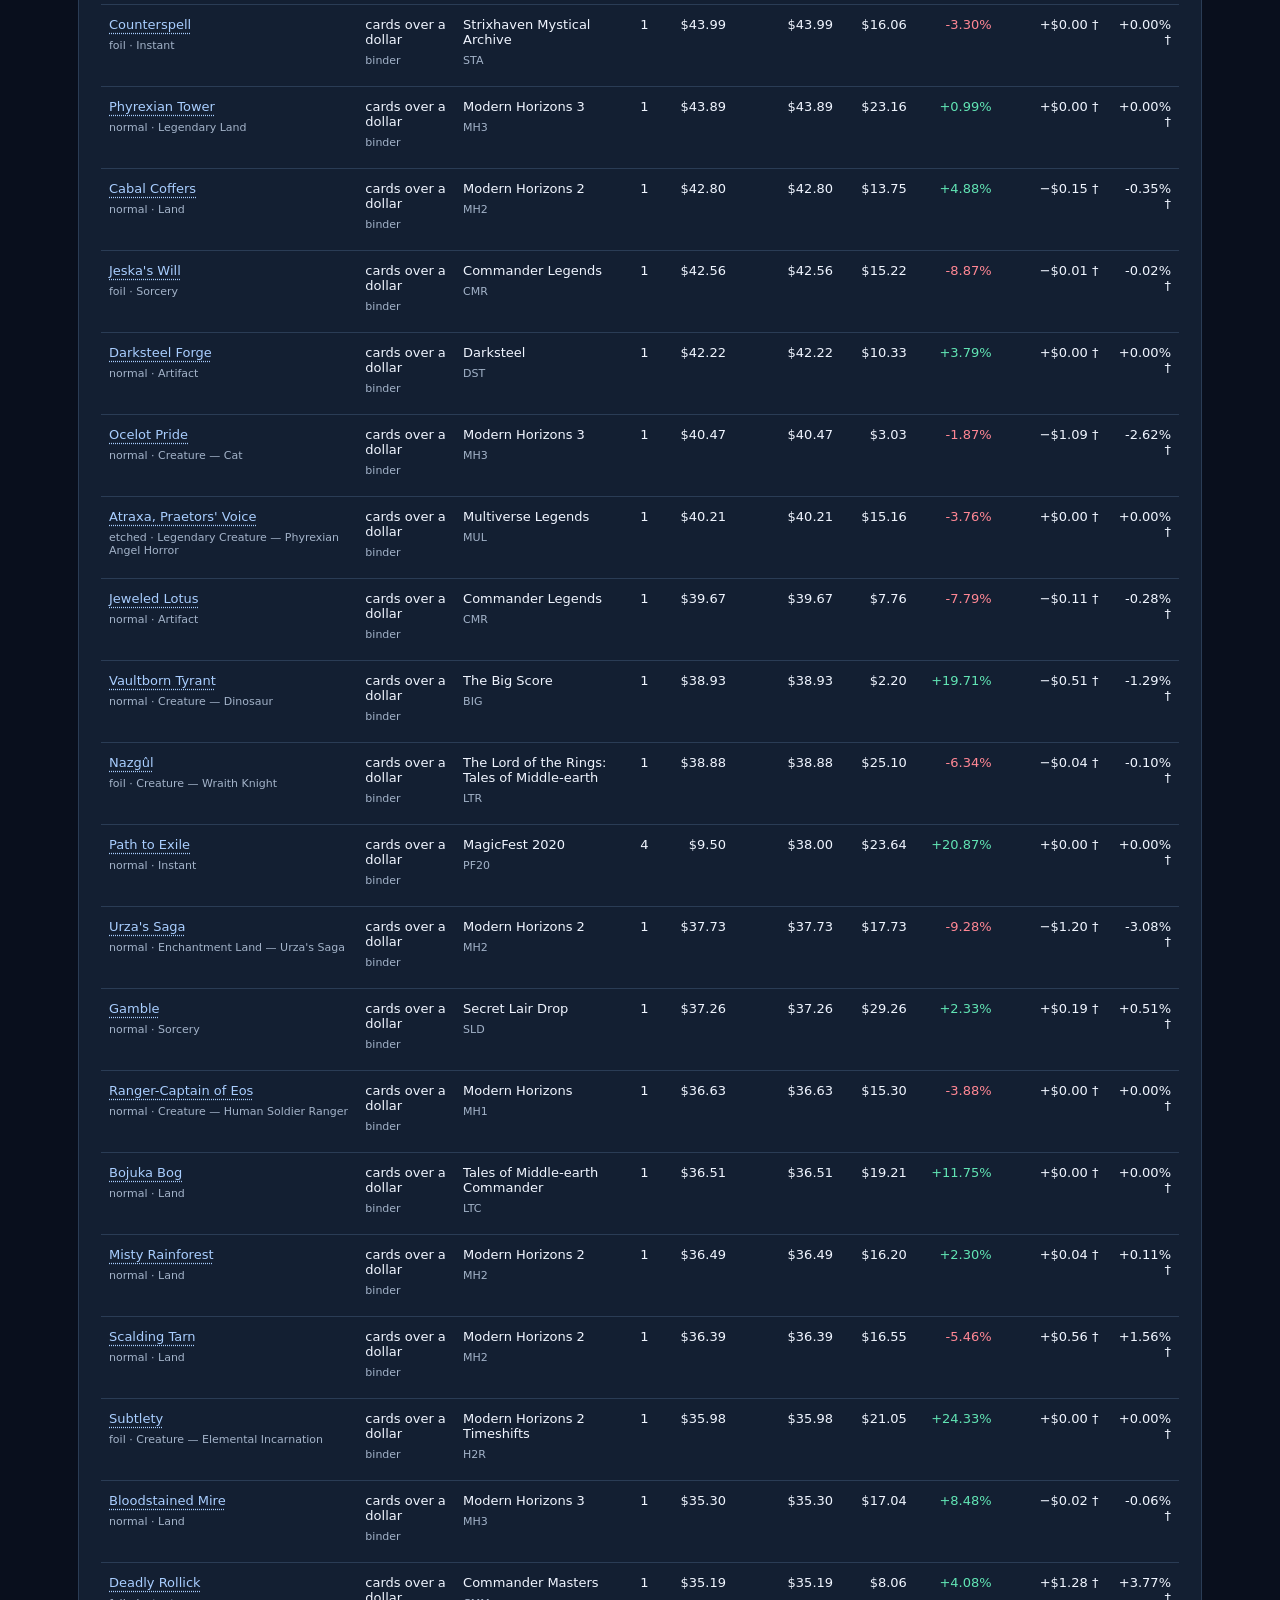
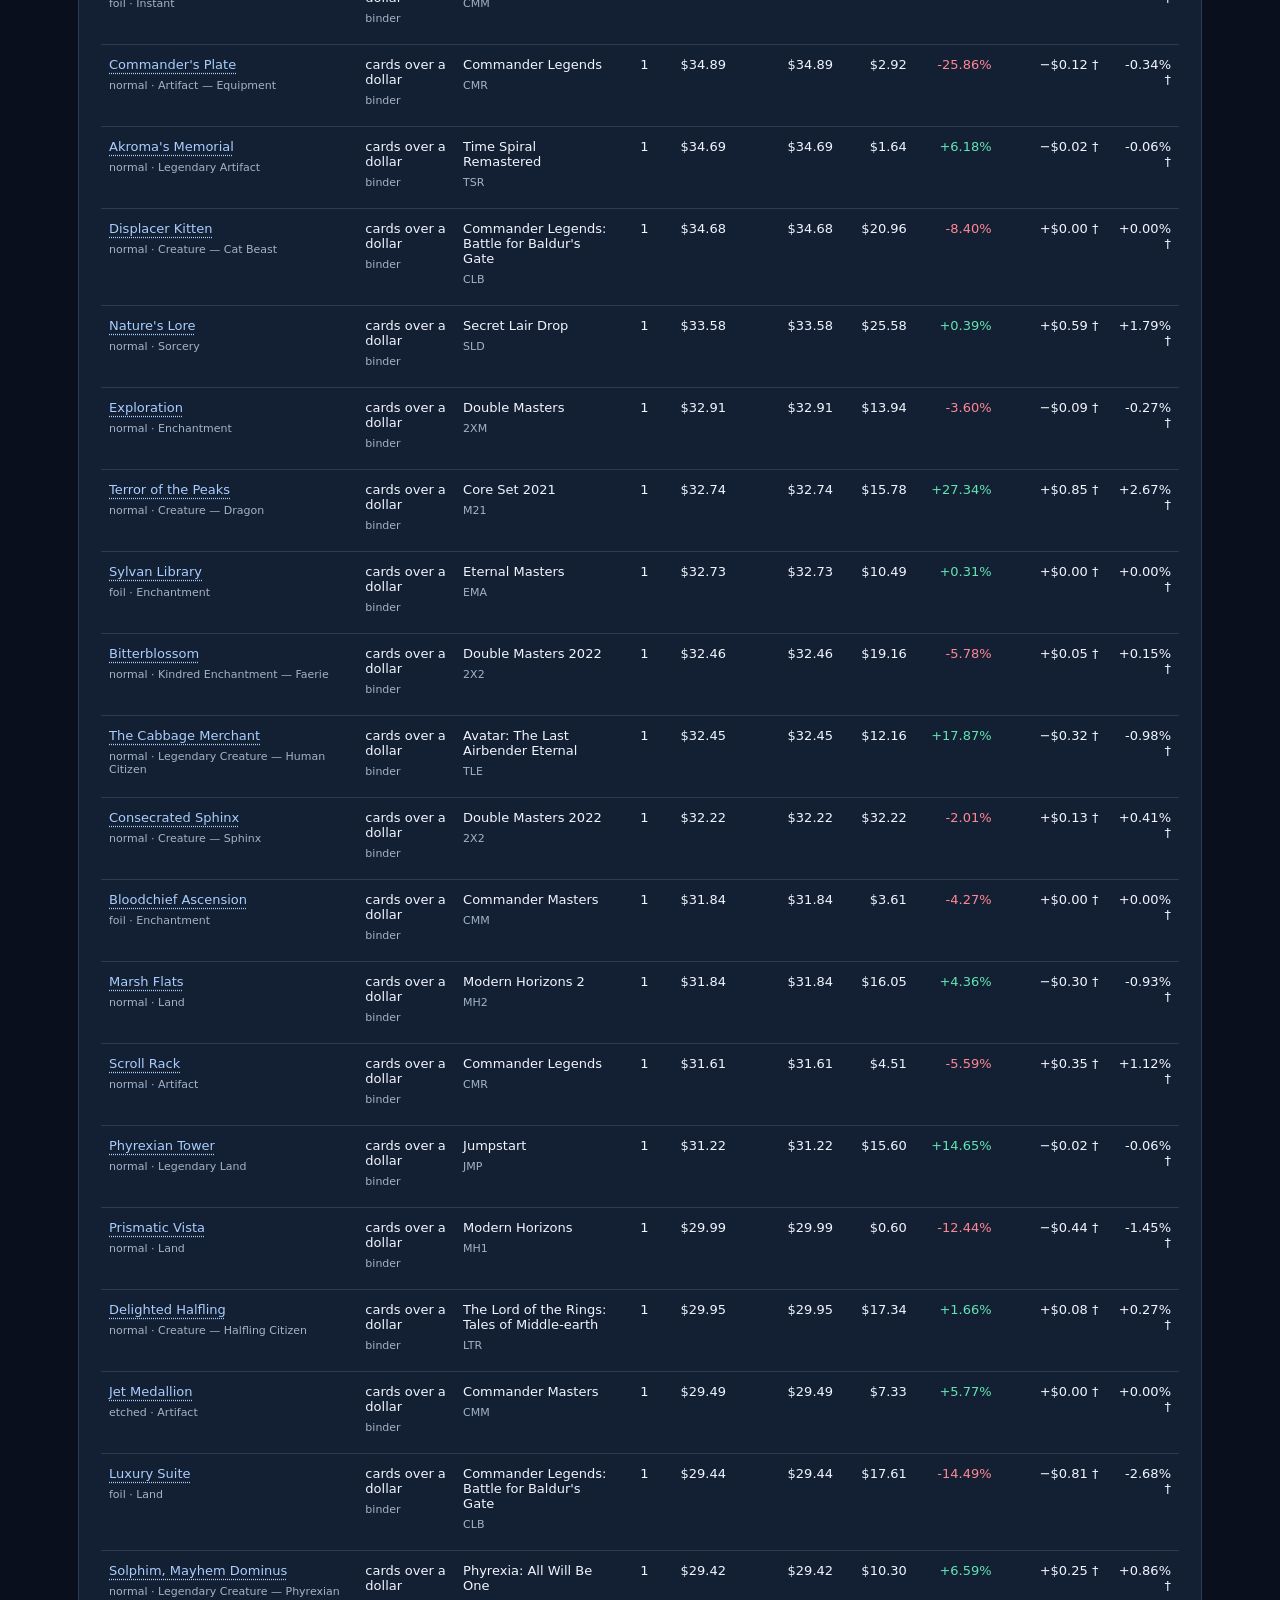
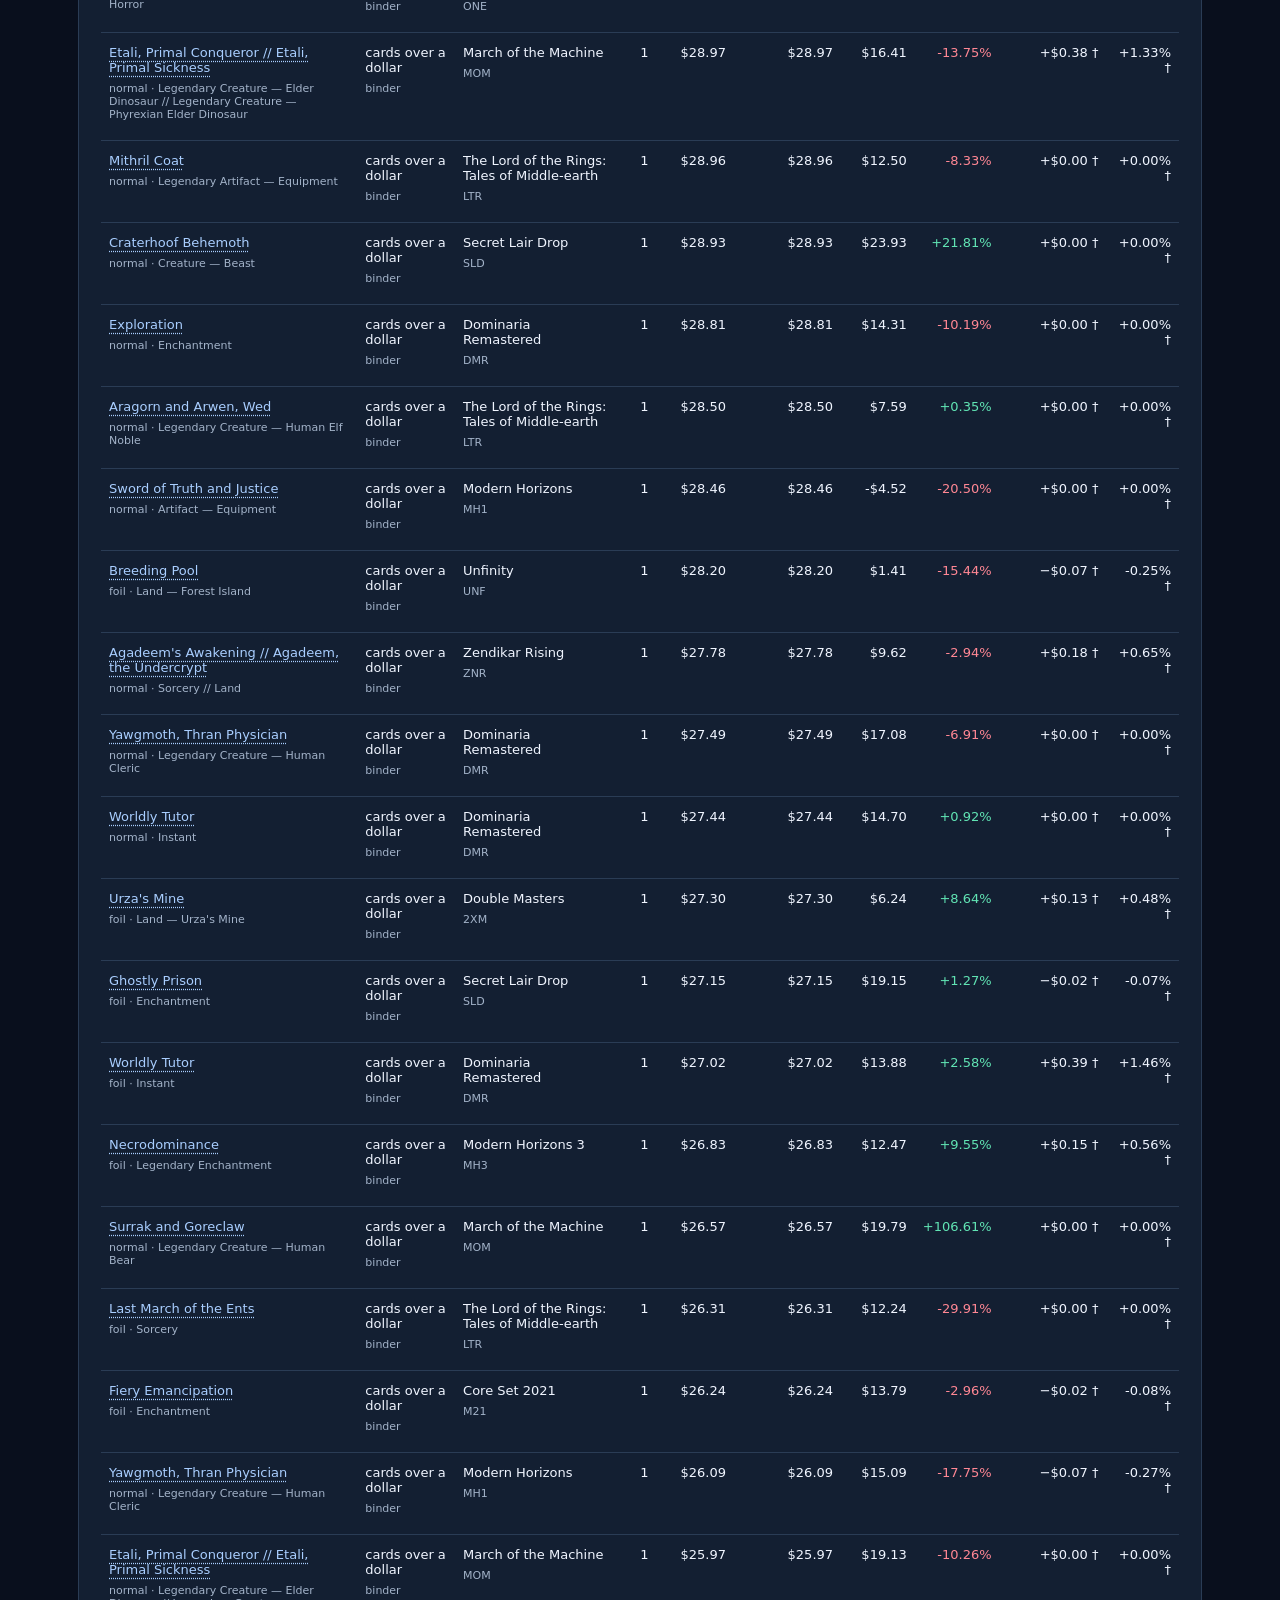
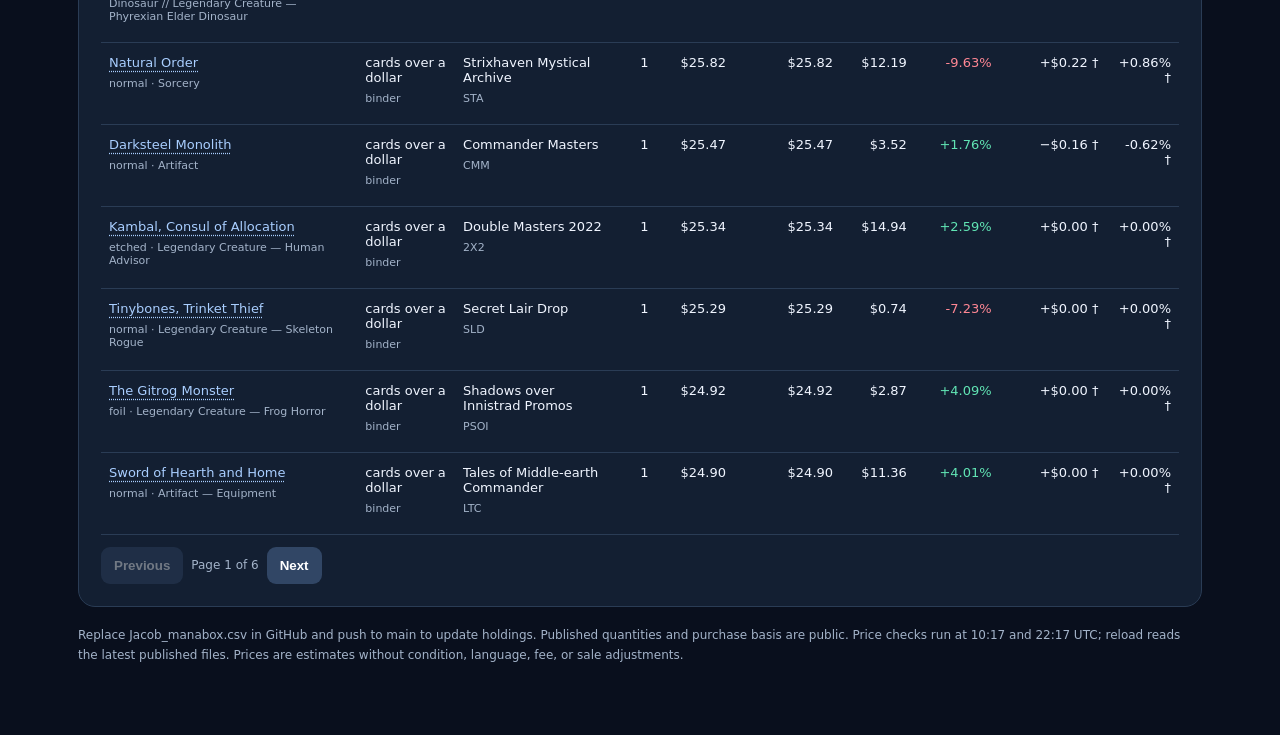
==== commit f9338e54: "Match mini charts to selected price comparison period" ====
--- a/jacob.html
+++ b/jacob.html
@@ -11,7 +11,7 @@
 <svg id="chart" viewBox="0 0 800 290" tabindex="0" role="img" aria-label="Collection history. Use left and right arrow keys to inspect points."></svg><p id="tip" class="note" aria-live="polite"></p>
 <p class="note">Hover or tap the graph to inspect a point; use ← and → when focused. Historical imports reconstruct today’s collection using MTGJSON / TCGplayer retail; live observations use the displayed source. Missing dates and prices are excluded. Source, holdings, filter membership, or coverage changes can move totals independently of price changes.</p></section>
 
-<section id="market-section"><header><div><h2>Market moves</h2><p class="note">Unit-price trends for exact printings and finishes. Collection filters apply; price changes are measured on current quantities, excluding unmatched cards.</p></div><label>Trend period<select id="trend-period"><option value="day">Today</option><option value="week">Past week</option><option value="month">Past month</option></select></label></header><div class="stats"><div>Today’s matched price change<strong id="today-dollars">—</strong></div><div>Today’s price change %<strong id="today-percent">—</strong></div><div>Matched cards<strong id="today-coverage">—</strong></div><div>Comparison date<strong id="today-baseline">—</strong></div></div><p id="trend-note" class="note"></p><div class="movers-grid"><div><h3>Biggest gainers</h3><div id="gainers"></div></div><div><h3>Biggest losers</h3><div id="losers"></div></div></div><p class="note">Ranked by holding-value change; each row shows the per-card price move and percentage. Mini charts show the latest 30 observations from the current price source. Mixed-source estimates are labeled and never trigger alerts. “Today” compares the latest saved prices with the last saved date before today in America/New_York.</p></section>
+<section id="market-section"><header><div><h2>Market moves</h2><p class="note">Unit-price trends for exact printings and finishes. Collection filters apply; price changes are measured on current quantities, excluding unmatched cards.</p></div><label>Trend period<select id="trend-period"><option value="day">Today</option><option value="week">Past week</option><option value="month">Past month</option></select></label></header><div class="stats"><div>Today’s matched price change<strong id="today-dollars">—</strong></div><div>Today’s price change %<strong id="today-percent">—</strong></div><div>Matched cards<strong id="today-coverage">—</strong></div><div>Comparison date<strong id="today-baseline">—</strong></div></div><p id="trend-note" class="note"></p><div class="movers-grid"><div><h3>Biggest gainers</h3><div id="gainers"></div></div><div><h3>Biggest losers</h3><div id="losers"></div></div></div><p class="note">Ranked by holding-value change; each row shows the per-card price move and percentage. Mini charts use the selected comparison period and the same start/end prices as the figures. Dashed amber segments mark price-source changes, not verified market movement. Mixed-source estimates are labeled and never trigger alerts. “Today” compares the latest saved prices with the last saved date before today in America/New_York.</p></section>
 <section><h2>Discord alerts</h2><p class="note">Each collection has separate settings. Discord alerts run with the twice-daily price checks while this site is closed. Browser edits are drafts until published to GitHub; only published settings run in the background.</p><div class="filters"><label>Alerts<select id="alerts-enabled"><option value="true">Enabled</option><option value="false">Disabled</option></select></label><label>Alert period<select id="alert-period"><option value="day">Today</option><option value="week">Past week</option><option value="month">Past month</option></select></label><label>Direction<select id="alert-direction"><option value="both">Increasing or decreasing</option><option value="up">Increasing</option><option value="down">Decreasing</option></select></label><label>Minimum move (%)<input id="alert-percent" type="number" min="0.1" max="10000" step="0.1" value="10"></label><label>Minimum unit-price move ($)<input id="alert-dollars" type="number" min="0" max="100000" step="0.01" value="1"></label></div><p class="note">Both thresholds must be met. Different-source, missing, or zero baseline prices do not trigger percentage alerts. Repeated identical threshold events are suppressed until the card falls below the thresholds or a new comparison period starts. Discord setup requires a private repository secret.</p><label class="note"><input type="checkbox" id="daily-summary"> Send one daily graph summary to Discord, even without alerts</label><div id="alerts-status" class="note"></div><div id="alert-events"></div>
 <div id="wishlist-ui" hidden><h3>Wishlist / watchlist</h3><p class="note">Watch cards you don’t own without affecting collection values. Prices and history start tracking after the published wishlist is collected; there is no invented earlier history.</p><label>Find a printing<input id="watch-search" type="search" placeholder="Card name (for example, Black Lotus)"></label><button id="watch-find">Find printings</button><div id="watch-results" class="note" role="status"></div><details><summary>Or add by Scryfall ID</summary><div class="filters"><label>Card name<input id="watch-name" type="text"></label><label>Scryfall UUID<input id="watch-id" type="text" placeholder="xxxxxxxx-xxxx-xxxx-xxxx-xxxxxxxxxxxx"></label><label>Finish<select id="watch-finish"><option value="normal">Nonfoil</option><option value="foil">Foil</option><option value="etched">Etched</option></select></label></div><button id="watch-add">Add to wishlist draft</button></details><div id="watchlist"></div></div><p id="settings-status" role="status" class="note"></p><div class="controls"><button id="copy-settings">Copy settings JSON</button><button id="export-settings">Download settings</button><a id="publish-settings" target="_blank" rel="noopener noreferrer">Edit published settings on GitHub ↗</a><button id="discard-settings">Discard local draft</button></div><p class="note">To publish: copy settings JSON → open the GitHub editor above → replace that file’s contents → commit to main. A price-update workflow will then collect wishlist prices and evaluate alerts. Don’t put a Discord webhook URL in this public file.</p></section>
 
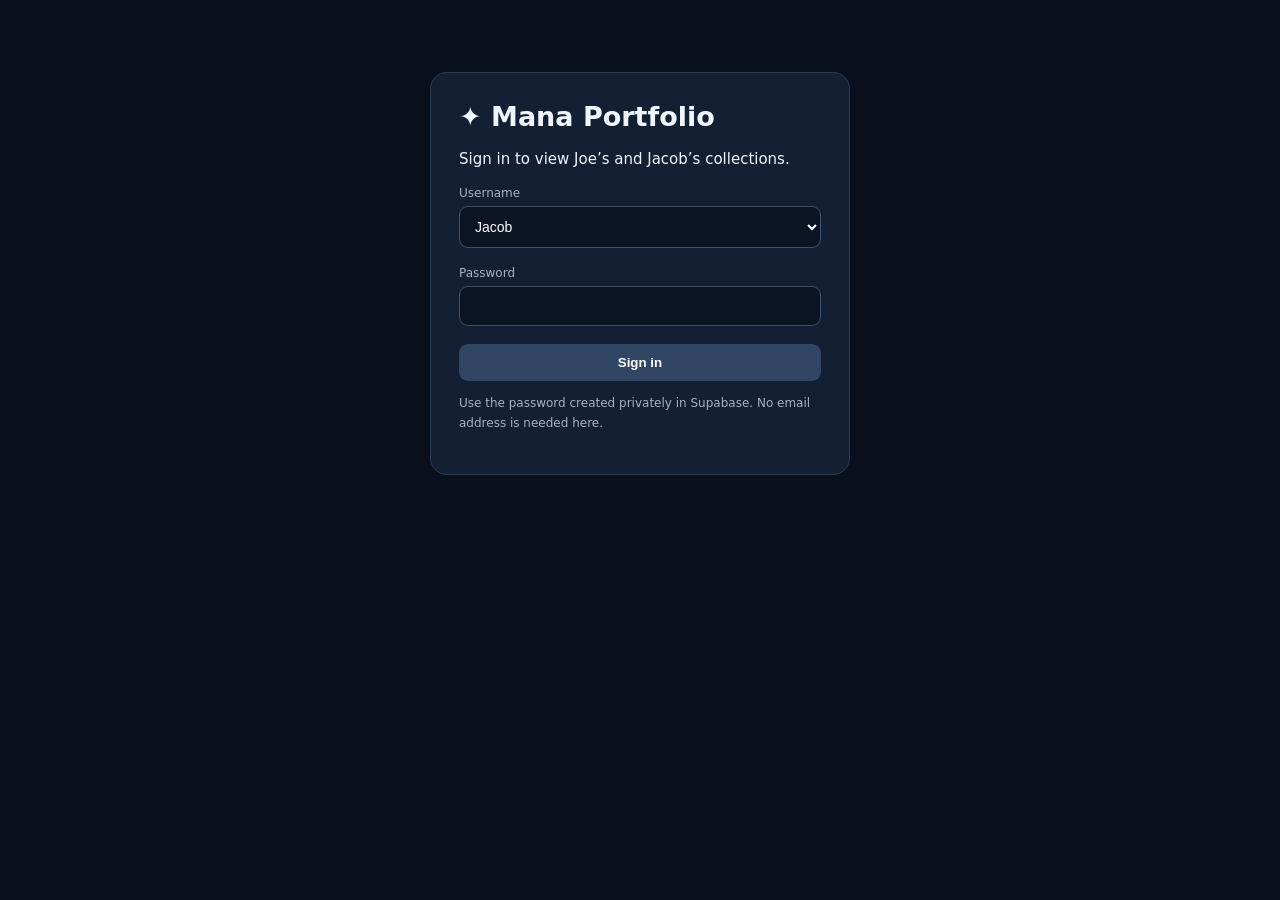
==== commit 74180039: "Add Supabase accounts, owner collection editing and private price archives" ====
--- a/jacob.html
+++ b/jacob.html
@@ -1,6 +1,6 @@
 <!doctype html>
 <html lang="en" data-collection="jacob"><head><meta charset="utf-8"><meta name="viewport" content="width=device-width,initial-scale=1"><meta name="theme-color" content="#090f1d"><title>Jacob’s Magic Collection</title><link rel="stylesheet" href="styles.css"></head>
-<body><main>
+<body><main hidden>
 <header><div><h1>✦ Jacob’s Collection</h1><p class="sub">Jacob’s Magic collection · separate portfolio</p></div><button id="reload">↻ Reload published prices</button></header>
 <section><p class="note">This page contains only Jacob’s collection. Two years of history were requested (from October 19, 2024); the free archive retains approximately 90 days. Only available historical prices are shown; earlier dates are unavailable.</p><div class="sub">Estimated market value · priced cards only</div><div id="total" class="big">—</div><div id="coverage" class="sub"></div><p id="updated" class="sub"></p><div class="stats"><div>Purchase basis<strong id="basis">—</strong></div><div>Versus basis<strong id="difference">—</strong></div><div>Since first saved snapshot<strong id="daily">—</strong></div><div>Physical cards<strong id="count">—</strong></div></div><p id="status" role="status" class="note">Loading published data…</p></section>
 <section><h2>Explore your collection</h2><p class="note">Filters apply to both the history graph and the collection table. “Over $1” uses each snapshot’s unit price, so its membership can change over time. All colors and types match exactly; Blue + Creature includes multicolor blue creatures.</p>
@@ -13,8 +13,8 @@
 
 <section id="market-section"><header><div><h2>Market moves</h2><p class="note">Unit-price trends for exact printings and finishes. Collection filters apply; price changes are measured on current quantities, excluding unmatched cards.</p></div><label>Trend period<select id="trend-period"><option value="day">Today</option><option value="week">Past week</option><option value="month">Past month</option></select></label></header><div class="stats"><div>Today’s matched price change<strong id="today-dollars">—</strong></div><div>Today’s price change %<strong id="today-percent">—</strong></div><div>Matched cards<strong id="today-coverage">—</strong></div><div>Comparison date<strong id="today-baseline">—</strong></div></div><p id="trend-note" class="note"></p><div class="movers-grid"><div><h3>Biggest gainers</h3><div id="gainers"></div></div><div><h3>Biggest losers</h3><div id="losers"></div></div></div><p class="note">Ranked by holding-value change; each row shows the per-card price move and percentage. Mini charts use the selected comparison period and the same start/end prices as the figures. Dashed amber segments mark price-source changes, not verified market movement. Mixed-source estimates are labeled and never trigger alerts. “Today” compares the latest saved prices with the last saved date before today in America/New_York.</p></section>
 <section><h2>Discord alerts</h2><p class="note">Each collection has separate settings. Discord alerts run with the twice-daily price checks while this site is closed. Browser edits are drafts until published to GitHub; only published settings run in the background.</p><div class="filters"><label>Alerts<select id="alerts-enabled"><option value="true">Enabled</option><option value="false">Disabled</option></select></label><label>Alert period<select id="alert-period"><option value="day">Today</option><option value="week">Past week</option><option value="month">Past month</option></select></label><label>Direction<select id="alert-direction"><option value="both">Increasing or decreasing</option><option value="up">Increasing</option><option value="down">Decreasing</option></select></label><label>Minimum move (%)<input id="alert-percent" type="number" min="0.1" max="10000" step="0.1" value="10"></label><label>Minimum unit-price move ($)<input id="alert-dollars" type="number" min="0" max="100000" step="0.01" value="1"></label></div><p class="note">Both thresholds must be met. Different-source, missing, or zero baseline prices do not trigger percentage alerts. Repeated identical threshold events are suppressed until the card falls below the thresholds or a new comparison period starts. Discord setup requires a private repository secret.</p><label class="note"><input type="checkbox" id="daily-summary"> Send one daily graph summary to Discord, even without alerts</label><div id="alerts-status" class="note"></div><div id="alert-events"></div>
-<div id="wishlist-ui" hidden><h3>Wishlist / watchlist</h3><p class="note">Watch cards you don’t own without affecting collection values. Prices and history start tracking after the published wishlist is collected; there is no invented earlier history.</p><label>Find a printing<input id="watch-search" type="search" placeholder="Card name (for example, Black Lotus)"></label><button id="watch-find">Find printings</button><div id="watch-results" class="note" role="status"></div><details><summary>Or add by Scryfall ID</summary><div class="filters"><label>Card name<input id="watch-name" type="text"></label><label>Scryfall UUID<input id="watch-id" type="text" placeholder="xxxxxxxx-xxxx-xxxx-xxxx-xxxxxxxxxxxx"></label><label>Finish<select id="watch-finish"><option value="normal">Nonfoil</option><option value="foil">Foil</option><option value="etched">Etched</option></select></label></div><button id="watch-add">Add to wishlist draft</button></details><div id="watchlist"></div></div><p id="settings-status" role="status" class="note"></p><div class="controls"><button id="copy-settings">Copy settings JSON</button><button id="export-settings">Download settings</button><a id="publish-settings" target="_blank" rel="noopener noreferrer">Edit published settings on GitHub ↗</a><button id="discard-settings">Discard local draft</button></div><p class="note">To publish: copy settings JSON → open the GitHub editor above → replace that file’s contents → commit to main. A price-update workflow will then collect wishlist prices and evaluate alerts. Don’t put a Discord webhook URL in this public file.</p></section>
+<div id="wishlist-ui" hidden><h3>Wishlist / watchlist</h3><p class="note">Watch cards you don’t own without affecting collection values. Prices and history start tracking after the saved wishlist is collected; there is no invented earlier history.</p><label>Find a printing<input id="watch-search" type="search" placeholder="Card name (for example, Black Lotus)"></label><button id="watch-find">Find printings</button><div id="watch-results" class="note" role="status"></div><details><summary>Or add by Scryfall ID</summary><div class="filters"><label>Card name<input id="watch-name" type="text"></label><label>Scryfall UUID<input id="watch-id" type="text" placeholder="xxxxxxxx-xxxx-xxxx-xxxx-xxxxxxxxxxxx"></label><label>Finish<select id="watch-finish"><option value="normal">Nonfoil</option><option value="foil">Foil</option><option value="etched">Etched</option></select></label></div><button id="watch-add">Add to wishlist</button></details><div id="watchlist"></div></div><p id="settings-status" role="status" class="note"></p><div class="controls"><button id="copy-settings">Copy settings JSON</button><button id="export-settings">Download settings</button><a id="publish-settings" target="_blank" rel="noopener noreferrer">Edit published settings on GitHub ↗</a><button id="discard-settings">Discard local draft</button></div><p class="note">To publish: copy settings JSON → open the GitHub editor above → replace that file’s contents → commit to main. A price-update workflow will then collect wishlist prices and evaluate alerts. Don’t put a Discord webhook URL in this public file.</p></section>
 
 <section><header><div><h2>Collection explorer</h2><p class="note">Hover, focus, or tap a card name to preview its image and rules. Click a column heading to sort. Collection is the ManaBox binder; set is the printed edition, not the seller or acquisition source.</p></div><button id="export">Export history backup</button></header><label>Search cards<input id="search" type="search" placeholder="Name, binder, set, or type…"></label><p id="comparison-note" class="note">Change % compares each card’s current unit price with its price in this collection’s first saved snapshot. Different sources can affect comparisons; missing or zero baselines show —.</p><p class="note">Today’s columns use the last saved date before the latest observation (America/New_York). † means the comparison crosses price sources; it cannot trigger alerts.</p><p id="shown" class="note"></p><div class="table-wrap"><table><thead><tr><th aria-sort="none"><button data-sort="n">Card</button></th><th aria-sort="none"><button data-sort="binder">Collection</button></th><th aria-sort="none"><button data-sort="setName">Set</button></th><th aria-sort="none"><button data-sort="q">Qty</button></th><th aria-sort="none"><button data-sort="unit">Unit price</button></th><th aria-sort="descending"><button data-sort="value">Market value ↓</button></th><th aria-sort="none"><button data-sort="gain">Vs. basis</button></th><th aria-sort="none"><button data-sort="change">Change %</button></th><th aria-sort="none"><button data-sort="dayDollars">Today Δ / card</button></th><th aria-sort="none"><button data-sort="dayPercent">Today %</button></th></tr></thead><tbody id="rows"></tbody></table></div><div class="controls"><button id="previous">Previous</button><span id="page" class="note"></span><button id="next">Next</button></div></section>
-<footer class="note">Replace Jacob_manabox.csv in GitHub and push to main to update holdings. Published quantities and purchase basis are public. Price checks run at 10:17 and 22:17 UTC; reload reads the latest published files. Prices are estimates without condition, language, fee, or sale adjustments.</footer>
-</main><aside id="card-preview" class="card-preview" role="dialog" aria-modal="false" aria-label="Card preview" hidden><button id="close-preview" class="close-preview" aria-label="Close card preview">×</button><div id="preview-content"></div></aside><script src="market.js"></script><script src="app.js"></script><script src="insights.js"></script><script src="github-settings.js"></script><script src="github-settings-ui.js"></script></body></html>
+<footer class="note">Sign in to manage holdings in Supabase. Collection data requires an authorized account. Price checks run at 10:17 and 22:17 UTC; reload reads the latest published files. Prices are estimates without condition, language, fee, or sale adjustments.</footer>
+</main><aside id="card-preview" class="card-preview" role="dialog" aria-modal="false" aria-label="Card preview" hidden><button id="close-preview" class="close-preview" aria-label="Close card preview">×</button><div id="preview-content"></div></aside><script src="market.js"></script><script src="app.js"></script><script src="insights.js"></script><script src="github-settings.js"></script><script src="github-settings-ui.js"></script><script src="supabase-client.js"></script><script src="supabase-ui.js"></script></body></html>
--- a/styles.css
+++ b/styles.css
@@ -3,3 +3,5 @@
 .preview-art img[hidden]{display:none}.card-preview .rules{overflow-wrap:anywhere}
 #github-settings-panel a{color:#a9ceff}#save-github{background:#5379e8}
 .movers-grid{display:grid;grid-template-columns:1fr 1fr;gap:24px}.move-row{display:flex;justify-content:space-between;gap:12px;align-items:center;border-bottom:1px solid #2a3c55;padding:13px 0;font-size:12px}.move-row strong{font-size:13px}.spark{width:85px;height:30px;flex:0 0 85px}.move-row select{max-width:100px}#publish-settings{color:#a9ceff;font-size:12px}#daily-summary{display:inline;width:auto;margin:0 8px 0 0}details{margin:16px 0}#watch-results{max-height:400px;overflow:auto}@media(max-width:760px){.movers-grid{grid-template-columns:1fr}.move-row{flex-wrap:wrap}.spark{width:70px;flex-basis:70px}}
+
+[hidden]{display:none!important}.cloud-login{max-width:420px;margin:8vh auto;padding:28px}.cloud-login form{display:grid;gap:18px}#cloud-owned{width:100%;max-width:100%;margin:12px 0}#cloud-account details{margin-top:16px}
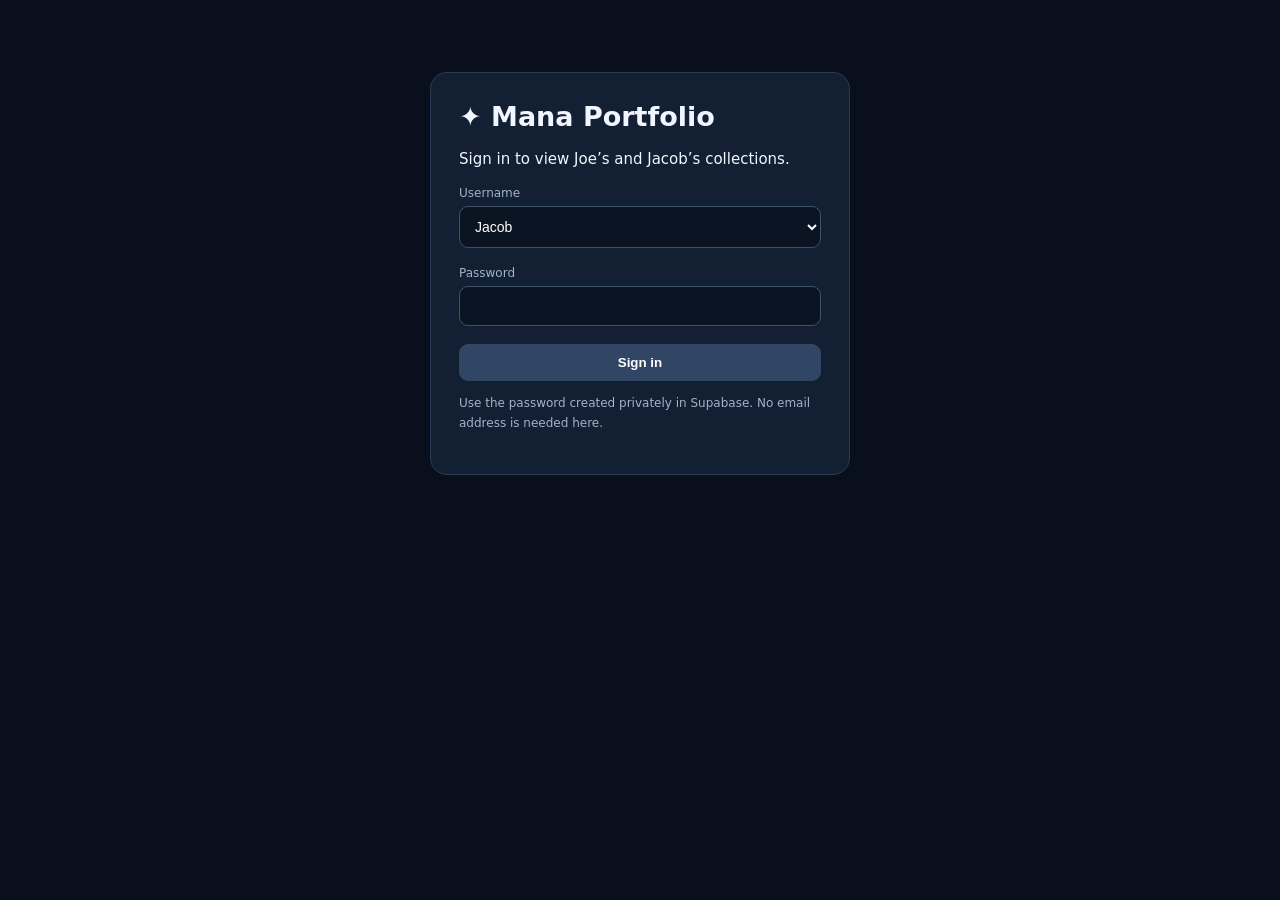
==== commit e39795ee: "Restore Jacob wishlist tracking and alerts" ====
--- a/jacob.html
+++ b/jacob.html
@@ -13,7 +13,7 @@
 
 <section id="market-section"><header><div><h2>Market moves</h2><p class="note">Unit-price trends for exact printings and finishes. Collection filters apply; price changes are measured on current quantities, excluding unmatched cards.</p></div><label>Trend period<select id="trend-period"><option value="day">Today</option><option value="week">Past week</option><option value="month">Past month</option></select></label></header><div class="stats"><div>Today’s matched price change<strong id="today-dollars">—</strong></div><div>Today’s price change %<strong id="today-percent">—</strong></div><div>Matched cards<strong id="today-coverage">—</strong></div><div>Comparison date<strong id="today-baseline">—</strong></div></div><p id="trend-note" class="note"></p><div class="movers-grid"><div><h3>Biggest gainers</h3><div id="gainers"></div></div><div><h3>Biggest losers</h3><div id="losers"></div></div></div><p class="note">Ranked by holding-value change; each row shows the per-card price move and percentage. Mini charts use the selected comparison period and the same start/end prices as the figures. Dashed amber segments mark price-source changes, not verified market movement. Mixed-source estimates are labeled and never trigger alerts. “Today” compares the latest saved prices with the last saved date before today in America/New_York.</p></section>
 <section><h2>Discord alerts</h2><p class="note">Each collection has separate settings. Discord alerts run with the twice-daily price checks while this site is closed. Browser edits are drafts until published to GitHub; only published settings run in the background.</p><div class="filters"><label>Alerts<select id="alerts-enabled"><option value="true">Enabled</option><option value="false">Disabled</option></select></label><label>Alert period<select id="alert-period"><option value="day">Today</option><option value="week">Past week</option><option value="month">Past month</option></select></label><label>Direction<select id="alert-direction"><option value="both">Increasing or decreasing</option><option value="up">Increasing</option><option value="down">Decreasing</option></select></label><label>Minimum move (%)<input id="alert-percent" type="number" min="0.1" max="10000" step="0.1" value="10"></label><label>Minimum unit-price move ($)<input id="alert-dollars" type="number" min="0" max="100000" step="0.01" value="1"></label></div><p class="note">Both thresholds must be met. Different-source, missing, or zero baseline prices do not trigger percentage alerts. Repeated identical threshold events are suppressed until the card falls below the thresholds or a new comparison period starts. Discord setup requires a private repository secret.</p><label class="note"><input type="checkbox" id="daily-summary"> Send one daily graph summary to Discord, even without alerts</label><div id="alerts-status" class="note"></div><div id="alert-events"></div>
-<div id="wishlist-ui" hidden><h3>Wishlist / watchlist</h3><p class="note">Watch cards you don’t own without affecting collection values. Prices and history start tracking after the saved wishlist is collected; there is no invented earlier history.</p><label>Find a printing<input id="watch-search" type="search" placeholder="Card name (for example, Black Lotus)"></label><button id="watch-find">Find printings</button><div id="watch-results" class="note" role="status"></div><details><summary>Or add by Scryfall ID</summary><div class="filters"><label>Card name<input id="watch-name" type="text"></label><label>Scryfall UUID<input id="watch-id" type="text" placeholder="xxxxxxxx-xxxx-xxxx-xxxx-xxxxxxxxxxxx"></label><label>Finish<select id="watch-finish"><option value="normal">Nonfoil</option><option value="foil">Foil</option><option value="etched">Etched</option></select></label></div><button id="watch-add">Add to wishlist</button></details><div id="watchlist"></div></div><p id="settings-status" role="status" class="note"></p><div class="controls"><button id="copy-settings">Copy settings JSON</button><button id="export-settings">Download settings</button><a id="publish-settings" target="_blank" rel="noopener noreferrer">Edit published settings on GitHub ↗</a><button id="discard-settings">Discard local draft</button></div><p class="note">To publish: copy settings JSON → open the GitHub editor above → replace that file’s contents → commit to main. A price-update workflow will then collect wishlist prices and evaluate alerts. Don’t put a Discord webhook URL in this public file.</p></section>
+<div id="wishlist-ui"><h3>Wishlist / watchlist</h3><p class="note">Watch cards you don’t own without affecting collection values. Prices and history start tracking after the saved wishlist is collected; there is no invented earlier history.</p><label>Find a printing<input id="watch-search" type="search" placeholder="Card name (for example, Black Lotus)"></label><button id="watch-find">Find printings</button><div id="watch-results" class="note" role="status"></div><details><summary>Or add by Scryfall ID</summary><div class="filters"><label>Card name<input id="watch-name" type="text"></label><label>Scryfall UUID<input id="watch-id" type="text" placeholder="xxxxxxxx-xxxx-xxxx-xxxx-xxxxxxxxxxxx"></label><label>Finish<select id="watch-finish"><option value="normal">Nonfoil</option><option value="foil">Foil</option><option value="etched">Etched</option></select></label></div><button id="watch-add">Add to wishlist</button></details><div id="watchlist"></div></div><p id="settings-status" role="status" class="note"></p><div class="controls"><button id="copy-settings">Copy settings JSON</button><button id="export-settings">Download settings</button><a id="publish-settings" target="_blank" rel="noopener noreferrer">Edit published settings on GitHub ↗</a><button id="discard-settings">Discard local draft</button></div><p class="note">To publish: copy settings JSON → open the GitHub editor above → replace that file’s contents → commit to main. A price-update workflow will then collect wishlist prices and evaluate alerts. Don’t put a Discord webhook URL in this public file.</p></section>
 
 <section><header><div><h2>Collection explorer</h2><p class="note">Hover, focus, or tap a card name to preview its image and rules. Click a column heading to sort. Collection is the ManaBox binder; set is the printed edition, not the seller or acquisition source.</p></div><button id="export">Export history backup</button></header><label>Search cards<input id="search" type="search" placeholder="Name, binder, set, or type…"></label><p id="comparison-note" class="note">Change % compares each card’s current unit price with its price in this collection’s first saved snapshot. Different sources can affect comparisons; missing or zero baselines show —.</p><p class="note">Today’s columns use the last saved date before the latest observation (America/New_York). † means the comparison crosses price sources; it cannot trigger alerts.</p><p id="shown" class="note"></p><div class="table-wrap"><table><thead><tr><th aria-sort="none"><button data-sort="n">Card</button></th><th aria-sort="none"><button data-sort="binder">Collection</button></th><th aria-sort="none"><button data-sort="setName">Set</button></th><th aria-sort="none"><button data-sort="q">Qty</button></th><th aria-sort="none"><button data-sort="unit">Unit price</button></th><th aria-sort="descending"><button data-sort="value">Market value ↓</button></th><th aria-sort="none"><button data-sort="gain">Vs. basis</button></th><th aria-sort="none"><button data-sort="change">Change %</button></th><th aria-sort="none"><button data-sort="dayDollars">Today Δ / card</button></th><th aria-sort="none"><button data-sort="dayPercent">Today %</button></th></tr></thead><tbody id="rows"></tbody></table></div><div class="controls"><button id="previous">Previous</button><span id="page" class="note"></span><button id="next">Next</button></div></section>
 <footer class="note">Sign in to manage holdings in Supabase. Collection data requires an authorized account. Price checks run at 10:17 and 22:17 UTC; reload reads the latest published files. Prices are estimates without condition, language, fee, or sale adjustments.</footer>
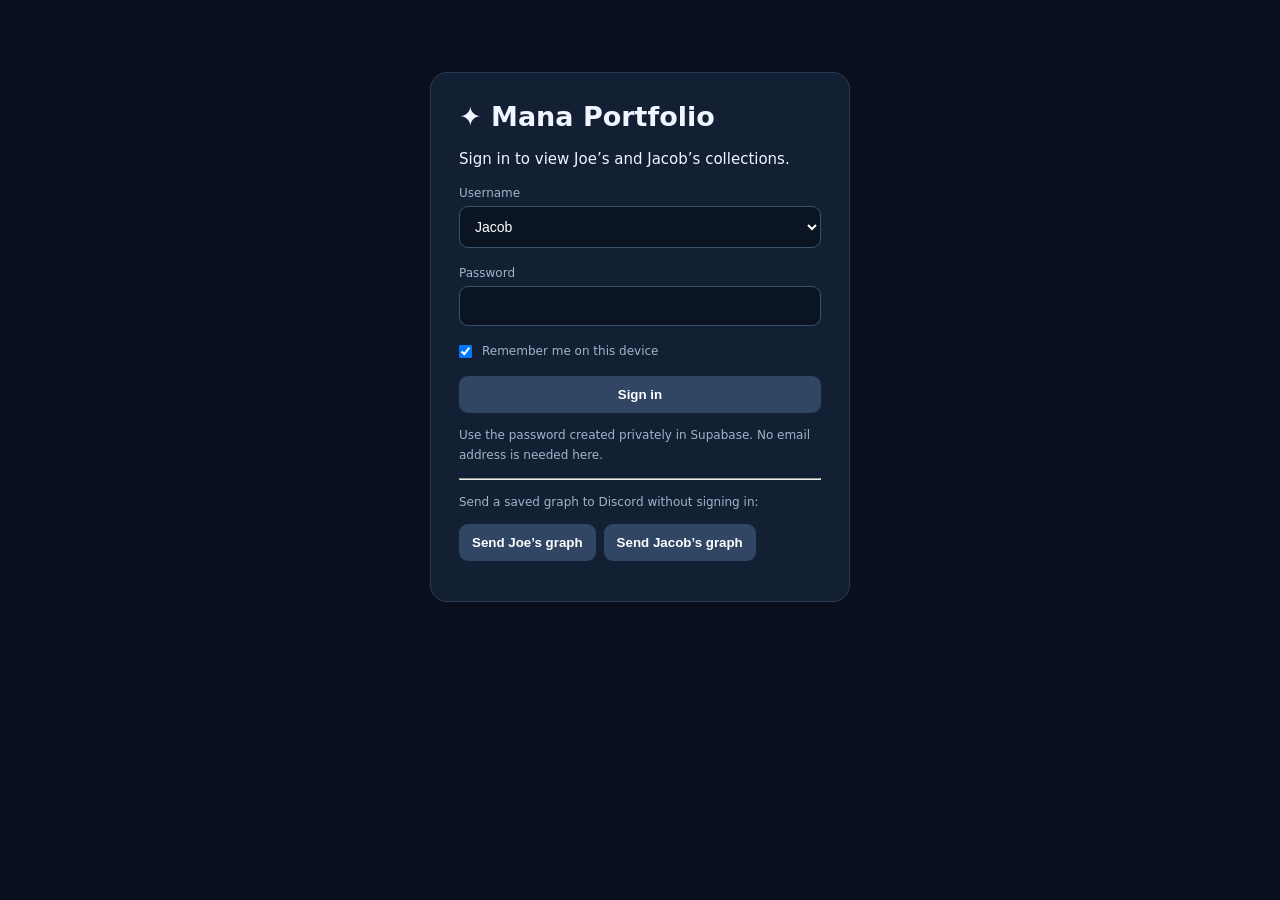
==== commit d0e0c9ae: "Send Discord graphs through public Supabase function and schedule full summaries at seven" ====
--- a/jacob.html
+++ b/jacob.html
@@ -12,9 +12,9 @@
 <p class="note">Hover or tap the graph to inspect a point; use ← and → when focused. Historical imports reconstruct today’s collection using MTGJSON / TCGplayer retail; live observations use the displayed source. Missing dates and prices are excluded. Source, holdings, filter membership, or coverage changes can move totals independently of price changes.</p></section>
 
 <section id="market-section"><header><div><h2>Market moves</h2><p class="note">Unit-price trends for exact printings and finishes. Collection filters apply; price changes are measured on current quantities, excluding unmatched cards.</p></div><label>Trend period<select id="trend-period"><option value="day">Today</option><option value="week">Past week</option><option value="month">Past month</option></select></label></header><div class="stats"><div>Today’s matched price change<strong id="today-dollars">—</strong></div><div>Today’s price change %<strong id="today-percent">—</strong></div><div>Matched cards<strong id="today-coverage">—</strong></div><div>Comparison date<strong id="today-baseline">—</strong></div></div><p id="trend-note" class="note"></p><div class="movers-grid"><div><h3>Biggest gainers</h3><div id="gainers"></div></div><div><h3>Biggest losers</h3><div id="losers"></div></div></div><p class="note">Ranked by holding-value change; each row shows the per-card price move and percentage. Mini charts use the selected comparison period and the same start/end prices as the figures. Dashed amber segments mark price-source changes, not verified market movement. Mixed-source estimates are labeled and never trigger alerts. “Today” compares the latest saved prices with the last saved date before today in America/New_York.</p></section>
-<section><h2>Discord alerts</h2><p class="note">Each collection has separate settings. Discord alerts run with the twice-daily price checks while this site is closed. Browser edits are drafts until published to GitHub; only published settings run in the background.</p><div class="filters"><label>Alerts<select id="alerts-enabled"><option value="true">Enabled</option><option value="false">Disabled</option></select></label><label>Alert period<select id="alert-period"><option value="day">Today</option><option value="week">Past week</option><option value="month">Past month</option></select></label><label>Direction<select id="alert-direction"><option value="both">Increasing or decreasing</option><option value="up">Increasing</option><option value="down">Decreasing</option></select></label><label>Minimum move (%)<input id="alert-percent" type="number" min="0.1" max="10000" step="0.1" value="10"></label><label>Minimum unit-price move ($)<input id="alert-dollars" type="number" min="0" max="100000" step="0.01" value="1"></label></div><p class="note">Both thresholds must be met. Different-source, missing, or zero baseline prices do not trigger percentage alerts. Repeated identical threshold events are suppressed until the card falls below the thresholds or a new comparison period starts. Discord setup requires a private repository secret.</p><label class="note"><input type="checkbox" id="daily-summary"> Send one daily graph summary to Discord, even without alerts</label><div id="alerts-status" class="note"></div><div id="alert-events"></div>
-<div id="wishlist-ui"><h3>Wishlist / watchlist</h3><p class="note">Watch cards you don’t own without affecting collection values. Prices and history start tracking after the saved wishlist is collected; there is no invented earlier history.</p><label>Find a printing<input id="watch-search" type="search" placeholder="Card name (for example, Black Lotus)"></label><button id="watch-find">Find printings</button><div id="watch-results" class="note" role="status"></div><details><summary>Or add by Scryfall ID</summary><div class="filters"><label>Card name<input id="watch-name" type="text"></label><label>Scryfall UUID<input id="watch-id" type="text" placeholder="xxxxxxxx-xxxx-xxxx-xxxx-xxxxxxxxxxxx"></label><label>Finish<select id="watch-finish"><option value="normal">Nonfoil</option><option value="foil">Foil</option><option value="etched">Etched</option></select></label></div><button id="watch-add">Add to wishlist</button></details><div id="watchlist"></div></div><p id="settings-status" role="status" class="note"></p><div class="controls"><button id="copy-settings">Copy settings JSON</button><button id="export-settings">Download settings</button><a id="publish-settings" target="_blank" rel="noopener noreferrer">Edit published settings on GitHub ↗</a><button id="discard-settings">Discard local draft</button></div><p class="note">To publish: copy settings JSON → open the GitHub editor above → replace that file’s contents → commit to main. A price-update workflow will then collect wishlist prices and evaluate alerts. Don’t put a Discord webhook URL in this public file.</p></section>
+<section><h2>Discord alerts</h2><p class="note">Each collection has separate settings. Discord alerts run with the twice-daily price checks while this site is closed. Wishlist and alert changes save automatically to Supabase.</p><div class="filters"><label>Alerts<select id="alerts-enabled"><option value="true">Enabled</option><option value="false">Disabled</option></select></label><label>Alert period<select id="alert-period"><option value="day">Today</option><option value="week">Past week</option><option value="month">Past month</option></select></label><label>Direction<select id="alert-direction"><option value="both">Increasing or decreasing</option><option value="up">Increasing</option><option value="down">Decreasing</option></select></label><label>Minimum move (%)<input id="alert-percent" type="number" min="0.1" max="10000" step="0.1" value="10"></label><label>Minimum unit-price move ($)<input id="alert-dollars" type="number" min="0" max="100000" step="0.01" value="1"></label></div><p class="note">Both thresholds must be met. Different-source, missing, or zero baseline prices do not trigger percentage alerts. Repeated identical threshold events are suppressed until the card falls below the thresholds or a new comparison period starts. Discord setup requires a private repository secret.</p><label class="note"><input type="checkbox" id="daily-summary"> Send an additional daily summary on other updates (scheduled 7 AM/7 PM summaries always run)</label><div id="alerts-status" class="note"></div><div id="alert-events"></div>
+<div id="wishlist-ui"><h3>Wishlist / watchlist</h3><p class="note">Watch cards you don’t own without affecting collection values. Prices and history start tracking after the saved wishlist is collected; there is no invented earlier history.</p><label>Find a printing<input id="watch-search" type="search" placeholder="Card name (for example, Black Lotus)"></label><button id="watch-find">Find printings</button><div id="watch-results" class="note" role="status"></div><details><summary>Or add by Scryfall ID</summary><div class="filters"><label>Card name<input id="watch-name" type="text"></label><label>Scryfall UUID<input id="watch-id" type="text" placeholder="xxxxxxxx-xxxx-xxxx-xxxx-xxxxxxxxxxxx"></label><label>Finish<select id="watch-finish"><option value="normal">Nonfoil</option><option value="foil">Foil</option><option value="etched">Etched</option></select></label></div><button id="watch-add">Add to wishlist</button></details><div id="watchlist"></div></div><p id="settings-status" role="status" class="note"></p><div class="controls"><button id="copy-settings">Copy settings JSON</button><button id="export-settings">Download settings</button></div><p class="note">Wishlist changes save to Supabase. Background checks collect prices twice daily; backups are optional. Webhook URLs stay in server secrets.</p></section>
 
 <section><header><div><h2>Collection explorer</h2><p class="note">Hover, focus, or tap a card name to preview its image and rules. Click a column heading to sort. Collection is the ManaBox binder; set is the printed edition, not the seller or acquisition source.</p></div><button id="export">Export history backup</button></header><label>Search cards<input id="search" type="search" placeholder="Name, binder, set, or type…"></label><p id="comparison-note" class="note">Change % compares each card’s current unit price with its price in this collection’s first saved snapshot. Different sources can affect comparisons; missing or zero baselines show —.</p><p class="note">Today’s columns use the last saved date before the latest observation (America/New_York). † means the comparison crosses price sources; it cannot trigger alerts.</p><p id="shown" class="note"></p><div class="table-wrap"><table><thead><tr><th aria-sort="none"><button data-sort="n">Card</button></th><th aria-sort="none"><button data-sort="binder">Collection</button></th><th aria-sort="none"><button data-sort="setName">Set</button></th><th aria-sort="none"><button data-sort="q">Qty</button></th><th aria-sort="none"><button data-sort="unit">Unit price</button></th><th aria-sort="descending"><button data-sort="value">Market value ↓</button></th><th aria-sort="none"><button data-sort="gain">Vs. basis</button></th><th aria-sort="none"><button data-sort="change">Change %</button></th><th aria-sort="none"><button data-sort="dayDollars">Today Δ / card</button></th><th aria-sort="none"><button data-sort="dayPercent">Today %</button></th></tr></thead><tbody id="rows"></tbody></table></div><div class="controls"><button id="previous">Previous</button><span id="page" class="note"></span><button id="next">Next</button></div></section>
-<footer class="note">Sign in to manage holdings in Supabase. Collection data requires an authorized account. Price checks run at 10:17 and 22:17 UTC; reload reads the latest published files. Prices are estimates without condition, language, fee, or sale adjustments.</footer>
-</main><aside id="card-preview" class="card-preview" role="dialog" aria-modal="false" aria-label="Card preview" hidden><button id="close-preview" class="close-preview" aria-label="Close card preview">×</button><div id="preview-content"></div></aside><script src="market.js"></script><script src="app.js"></script><script src="insights.js"></script><script src="github-settings.js"></script><script src="github-settings-ui.js"></script><script src="supabase-client.js"></script><script src="supabase-ui.js"></script></body></html>
+<footer class="note">Sign in to manage holdings in Supabase. Collection data requires an authorized account. Price checks and Discord graph summaries run at 7 AM and 7 PM America/New_York; delivery follows completion of the scheduled update. Prices are estimates without condition, language, fee, or sale adjustments.</footer>
+</main><aside id="card-preview" class="card-preview" role="dialog" aria-modal="false" aria-label="Card preview" hidden><button id="close-preview" class="close-preview" aria-label="Close card preview">×</button><div id="preview-content"></div></aside><script src="market.js"></script><script src="app.js"></script><script src="insights.js"></script><script src="supabase-client.js"></script><script src="supabase-ui.js"></script><script src="discord-ui.js"></script></body></html>
--- a/styles.css
+++ b/styles.css
@@ -5,3 +5,4 @@
 .movers-grid{display:grid;grid-template-columns:1fr 1fr;gap:24px}.move-row{display:flex;justify-content:space-between;gap:12px;align-items:center;border-bottom:1px solid #2a3c55;padding:13px 0;font-size:12px}.move-row strong{font-size:13px}.spark{width:85px;height:30px;flex:0 0 85px}.move-row select{max-width:100px}#publish-settings{color:#a9ceff;font-size:12px}#daily-summary{display:inline;width:auto;margin:0 8px 0 0}details{margin:16px 0}#watch-results{max-height:400px;overflow:auto}@media(max-width:760px){.movers-grid{grid-template-columns:1fr}.move-row{flex-wrap:wrap}.spark{width:70px;flex-basis:70px}}
 
 [hidden]{display:none!important}.cloud-login{max-width:420px;margin:8vh auto;padding:28px}.cloud-login form{display:grid;gap:18px}#cloud-owned{width:100%;max-width:100%;margin:12px 0}#cloud-account details{margin-top:16px}
+.remember-login{display:flex;align-items:center;gap:10px}.remember-login input{width:auto;margin:0}
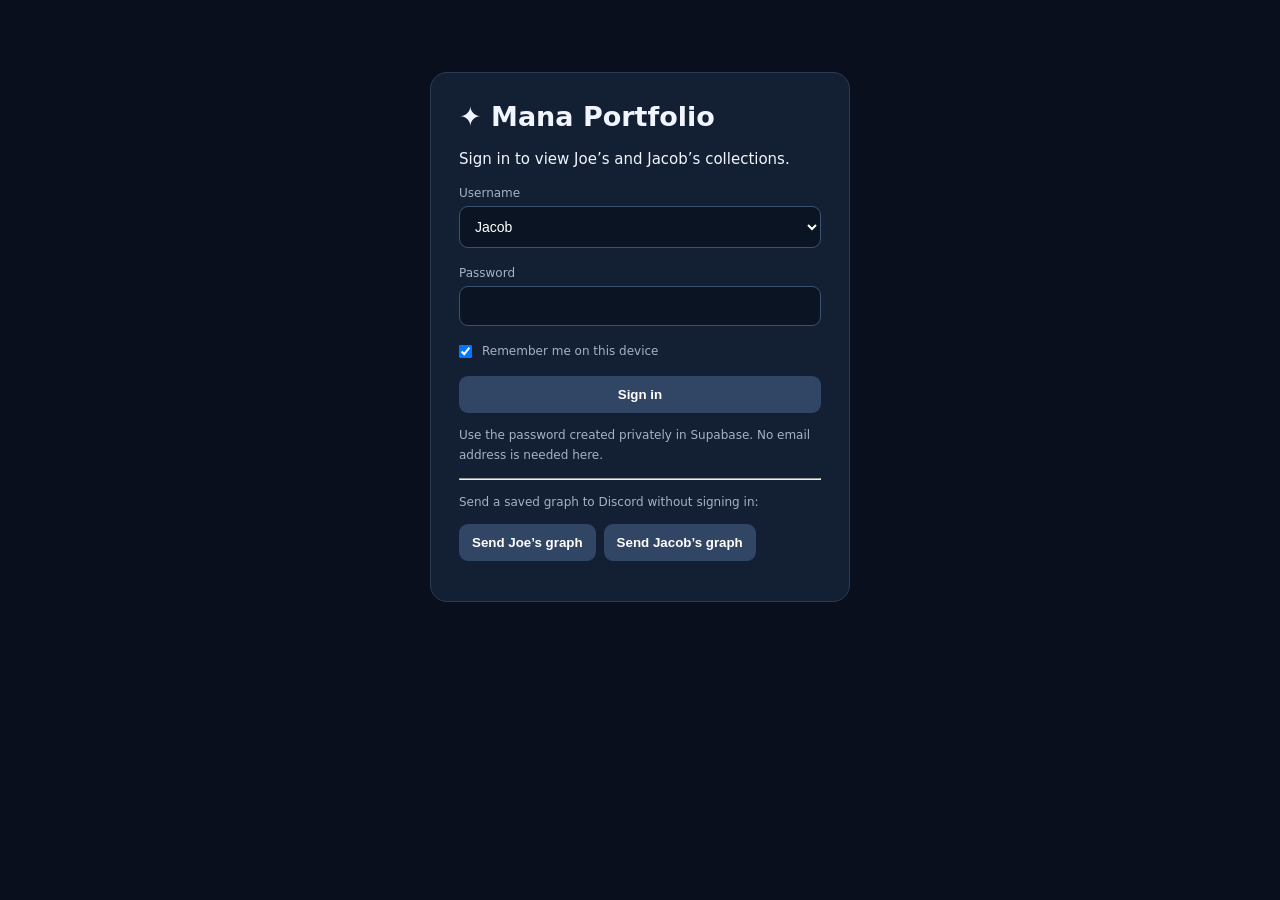
==== commit 0eeb855e: "Track wishlist alerts against fixed starting prices and backfill existing entries" ====
--- a/jacob.html
+++ b/jacob.html
@@ -1,7 +1,7 @@
 <!doctype html>
 <html lang="en" data-collection="jacob"><head><meta charset="utf-8"><meta name="viewport" content="width=device-width,initial-scale=1"><meta name="theme-color" content="#090f1d"><title>Jacob’s Magic Collection</title><link rel="stylesheet" href="styles.css"></head>
 <body><main hidden>
-<header><div><h1>✦ Jacob’s Collection</h1><p class="sub">Jacob’s Magic collection · separate portfolio</p></div><button id="reload">↻ Reload published prices</button></header>
+<header><div><h1>✦ Jacob’s Collection</h1><p class="sub">Jacob’s Magic collection · separate portfolio</p></div><button id="reload">↻ Reload saved data</button></header>
 <section><p class="note">This page contains only Jacob’s collection. Two years of history were requested (from October 19, 2024); the free archive retains approximately 90 days. Only available historical prices are shown; earlier dates are unavailable.</p><div class="sub">Estimated market value · priced cards only</div><div id="total" class="big">—</div><div id="coverage" class="sub"></div><p id="updated" class="sub"></p><div class="stats"><div>Purchase basis<strong id="basis">—</strong></div><div>Versus basis<strong id="difference">—</strong></div><div>Since first saved snapshot<strong id="daily">—</strong></div><div>Physical cards<strong id="count">—</strong></div></div><p id="status" role="status" class="note">Loading published data…</p></section>
 <section><h2>Explore your collection</h2><p class="note">Filters apply to both the history graph and the collection table. “Over $1” uses each snapshot’s unit price, so its membership can change over time. All colors and types match exactly; Blue + Creature includes multicolor blue creatures.</p>
 <div class="filters"><label>Collection / binder<select id="binder"><option value="">All collections</option></select></label><label>Set / came from<select id="set"><option value="">All sets</option></select></label><label>Color<select id="color"><option value="">All colors</option><option value="U">Blue</option><option value="W">White</option><option value="B">Black</option><option value="R">Red</option><option value="G">Green</option><option value="C">Colorless</option></select></label><label>Card type<select id="type"><option value="">All types</option></select></label><label>Unit price<select id="minimum"><option value="0">All prices</option><option value="1">Over $1</option><option value="5">Over $5</option><option value="10">Over $10</option><option value="50">Over $50</option></select></label></div>
@@ -13,7 +13,7 @@
 
 <section id="market-section"><header><div><h2>Market moves</h2><p class="note">Unit-price trends for exact printings and finishes. Collection filters apply; price changes are measured on current quantities, excluding unmatched cards.</p></div><label>Trend period<select id="trend-period"><option value="day">Today</option><option value="week">Past week</option><option value="month">Past month</option></select></label></header><div class="stats"><div>Today’s matched price change<strong id="today-dollars">—</strong></div><div>Today’s price change %<strong id="today-percent">—</strong></div><div>Matched cards<strong id="today-coverage">—</strong></div><div>Comparison date<strong id="today-baseline">—</strong></div></div><p id="trend-note" class="note"></p><div class="movers-grid"><div><h3>Biggest gainers</h3><div id="gainers"></div></div><div><h3>Biggest losers</h3><div id="losers"></div></div></div><p class="note">Ranked by holding-value change; each row shows the per-card price move and percentage. Mini charts use the selected comparison period and the same start/end prices as the figures. Dashed amber segments mark price-source changes, not verified market movement. Mixed-source estimates are labeled and never trigger alerts. “Today” compares the latest saved prices with the last saved date before today in America/New_York.</p></section>
 <section><h2>Discord alerts</h2><p class="note">Each collection has separate settings. Discord alerts run with the twice-daily price checks while this site is closed. Wishlist and alert changes save automatically to Supabase.</p><div class="filters"><label>Alerts<select id="alerts-enabled"><option value="true">Enabled</option><option value="false">Disabled</option></select></label><label>Alert period<select id="alert-period"><option value="day">Today</option><option value="week">Past week</option><option value="month">Past month</option></select></label><label>Direction<select id="alert-direction"><option value="both">Increasing or decreasing</option><option value="up">Increasing</option><option value="down">Decreasing</option></select></label><label>Minimum move (%)<input id="alert-percent" type="number" min="0.1" max="10000" step="0.1" value="10"></label><label>Minimum unit-price move ($)<input id="alert-dollars" type="number" min="0" max="100000" step="0.01" value="1"></label></div><p class="note">Both thresholds must be met. Different-source, missing, or zero baseline prices do not trigger percentage alerts. Repeated identical threshold events are suppressed until the card falls below the thresholds or a new comparison period starts. Discord setup requires a private repository secret.</p><label class="note"><input type="checkbox" id="daily-summary"> Send an additional daily summary on other updates (scheduled 7 AM/7 PM summaries always run)</label><div id="alerts-status" class="note"></div><div id="alert-events"></div>
-<div id="wishlist-ui"><h3>Wishlist / watchlist</h3><p class="note">Watch cards you don’t own without affecting collection values. Prices and history start tracking after the saved wishlist is collected; there is no invented earlier history.</p><label>Find a printing<input id="watch-search" type="search" placeholder="Card name (for example, Black Lotus)"></label><button id="watch-find">Find printings</button><div id="watch-results" class="note" role="status"></div><details><summary>Or add by Scryfall ID</summary><div class="filters"><label>Card name<input id="watch-name" type="text"></label><label>Scryfall UUID<input id="watch-id" type="text" placeholder="xxxxxxxx-xxxx-xxxx-xxxx-xxxxxxxxxxxx"></label><label>Finish<select id="watch-finish"><option value="normal">Nonfoil</option><option value="foil">Foil</option><option value="etched">Etched</option></select></label></div><button id="watch-add">Add to wishlist</button></details><div id="watchlist"></div></div><p id="settings-status" role="status" class="note"></p><div class="controls"><button id="copy-settings">Copy settings JSON</button><button id="export-settings">Download settings</button></div><p class="note">Wishlist changes save to Supabase. Background checks collect prices twice daily; backups are optional. Webhook URLs stay in server secrets.</p></section>
+<div id="wishlist-ui"><h3>Wishlist / watchlist</h3><div class="filters"><label>Wishlist alert change from starting price (%)<input id="watch-percent" type="number" min="0.1" max="10000" step="0.1" value="10"></label><label>Wishlist direction<select id="watch-direction"><option value="both">Increasing or decreasing</option><option value="up">Increasing</option><option value="down">Decreasing</option></select></label></div><p class="note">Wishlist alerts compare against the fixed price saved when added. Only the percentage threshold applies; collection minimum-dollar and day/week/month settings do not apply. Checked with the twice-daily updates. Matching price sources are required for alerts.</p><p class="note">Watch cards you don’t own without affecting collection values. The starting quote is saved when added. If the exact finish is unpriced, its first available saved quote becomes the starting price. Existing entries use their earliest saved wishlist price.</p><label>Find a printing<input id="watch-search" type="search" placeholder="Card name (for example, Black Lotus)"></label><button id="watch-find">Find printings</button><div id="watch-results" class="note" role="status"></div><details><summary>Or add by Scryfall ID</summary><div class="filters"><label>Card name<input id="watch-name" type="text"></label><label>Scryfall UUID<input id="watch-id" type="text" placeholder="xxxxxxxx-xxxx-xxxx-xxxx-xxxxxxxxxxxx"></label><label>Finish<select id="watch-finish"><option value="normal">Nonfoil</option><option value="foil">Foil</option><option value="etched">Etched</option></select></label></div><button id="watch-add">Add to wishlist</button></details><div id="watchlist"></div></div><p id="settings-status" role="status" class="note"></p><div class="controls"><button id="copy-settings">Copy settings JSON</button><button id="export-settings">Download settings</button></div><p class="note">Wishlist changes save to Supabase. Background checks collect prices twice daily; backups are optional. Webhook URLs stay in server secrets.</p></section>
 
 <section><header><div><h2>Collection explorer</h2><p class="note">Hover, focus, or tap a card name to preview its image and rules. Click a column heading to sort. Collection is the ManaBox binder; set is the printed edition, not the seller or acquisition source.</p></div><button id="export">Export history backup</button></header><label>Search cards<input id="search" type="search" placeholder="Name, binder, set, or type…"></label><p id="comparison-note" class="note">Change % compares each card’s current unit price with its price in this collection’s first saved snapshot. Different sources can affect comparisons; missing or zero baselines show —.</p><p class="note">Today’s columns use the last saved date before the latest observation (America/New_York). † means the comparison crosses price sources; it cannot trigger alerts.</p><p id="shown" class="note"></p><div class="table-wrap"><table><thead><tr><th aria-sort="none"><button data-sort="n">Card</button></th><th aria-sort="none"><button data-sort="binder">Collection</button></th><th aria-sort="none"><button data-sort="setName">Set</button></th><th aria-sort="none"><button data-sort="q">Qty</button></th><th aria-sort="none"><button data-sort="unit">Unit price</button></th><th aria-sort="descending"><button data-sort="value">Market value ↓</button></th><th aria-sort="none"><button data-sort="gain">Vs. basis</button></th><th aria-sort="none"><button data-sort="change">Change %</button></th><th aria-sort="none"><button data-sort="dayDollars">Today Δ / card</button></th><th aria-sort="none"><button data-sort="dayPercent">Today %</button></th></tr></thead><tbody id="rows"></tbody></table></div><div class="controls"><button id="previous">Previous</button><span id="page" class="note"></span><button id="next">Next</button></div></section>
 <footer class="note">Sign in to manage holdings in Supabase. Collection data requires an authorized account. Price checks and Discord graph summaries run at 7 AM and 7 PM America/New_York; delivery follows completion of the scheduled update. Prices are estimates without condition, language, fee, or sale adjustments.</footer>
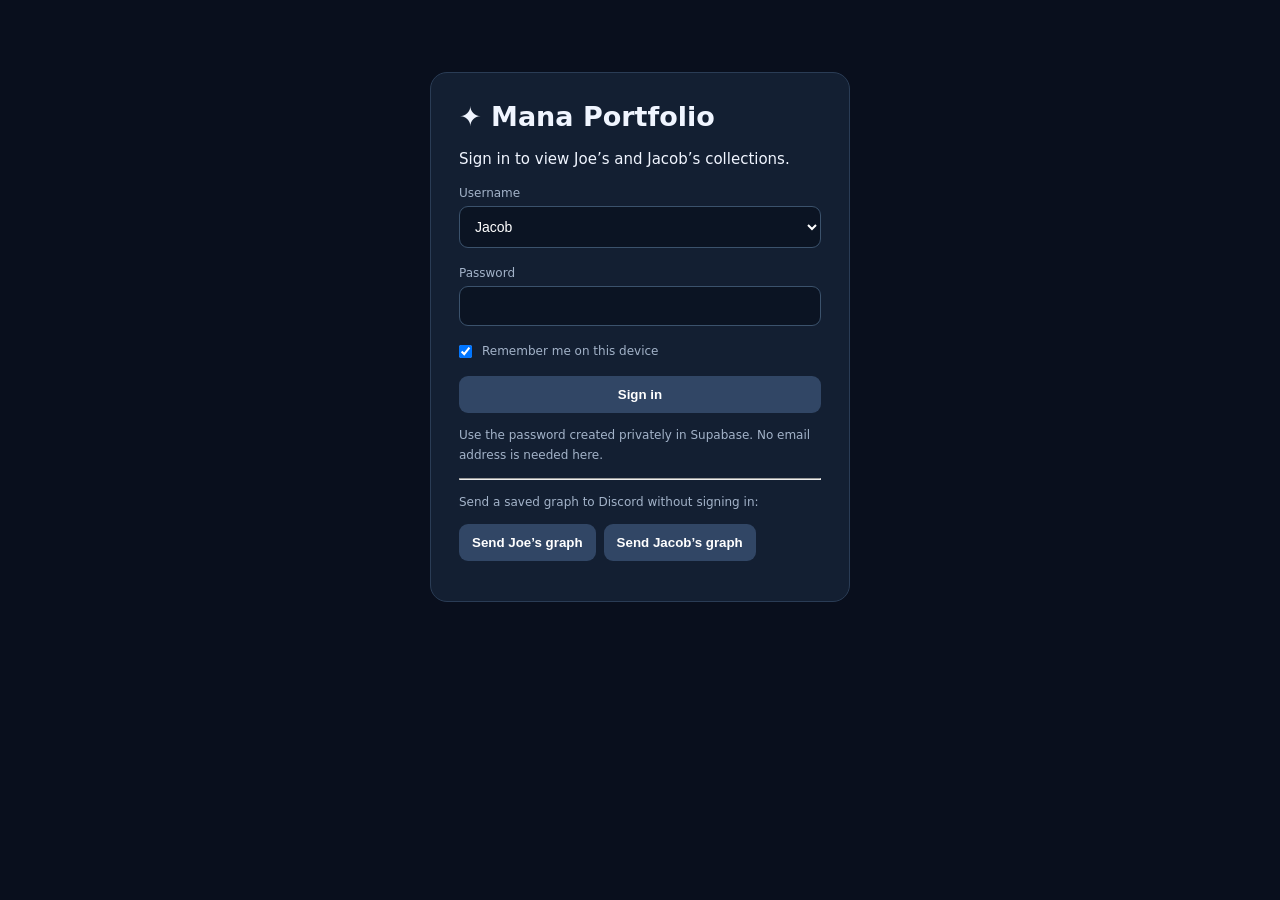
==== commit d706a3e5: "Add portfolio health, weekly recaps, activity and card history" ====
--- a/jacob.html
+++ b/jacob.html
@@ -1,5 +1,5 @@
 <!doctype html>
-<html lang="en" data-collection="jacob"><head><meta charset="utf-8"><meta name="viewport" content="width=device-width,initial-scale=1"><meta name="theme-color" content="#090f1d"><title>Jacob’s Magic Collection</title><link rel="stylesheet" href="styles.css"></head>
+<html lang="en" data-collection="jacob"><head><meta charset="utf-8"><meta name="viewport" content="width=device-width,initial-scale=1"><meta name="theme-color" content="#090f1d"><title>Jacob’s Magic Collection</title><link rel="stylesheet" href="styles.css?v=20261020.1"></head>
 <body><main hidden>
 <header><div><h1>✦ Jacob’s Collection</h1><p class="sub">Jacob’s Magic collection · separate portfolio</p></div><button id="reload">↻ Reload saved data</button></header>
 <section><p class="note">This page contains only Jacob’s collection. Two years of history were requested (from October 19, 2024); the free archive retains approximately 90 days. Only available historical prices are shown; earlier dates are unavailable.</p><div class="sub">Estimated market value · priced cards only</div><div id="total" class="big">—</div><div id="coverage" class="sub"></div><p id="updated" class="sub"></p><div class="stats"><div>Purchase basis<strong id="basis">—</strong></div><div>Versus basis<strong id="difference">—</strong></div><div>Since first saved snapshot<strong id="daily">—</strong></div><div>Physical cards<strong id="count">—</strong></div></div><p id="status" role="status" class="note">Loading published data…</p></section>
@@ -15,6 +15,6 @@
 <section><h2>Discord alerts</h2><p class="note">Each collection has separate settings. Discord alerts run with the twice-daily price checks while this site is closed. Wishlist and alert changes save automatically to Supabase.</p><div class="filters"><label>Alerts<select id="alerts-enabled"><option value="true">Enabled</option><option value="false">Disabled</option></select></label><label>Alert period<select id="alert-period"><option value="day">Today</option><option value="week">Past week</option><option value="month">Past month</option></select></label><label>Direction<select id="alert-direction"><option value="both">Increasing or decreasing</option><option value="up">Increasing</option><option value="down">Decreasing</option></select></label><label>Minimum move (%)<input id="alert-percent" type="number" min="0.1" max="10000" step="0.1" value="10"></label><label>Minimum unit-price move ($)<input id="alert-dollars" type="number" min="0" max="100000" step="0.01" value="1"></label></div><p class="note">Both thresholds must be met. Different-source, missing, or zero baseline prices do not trigger percentage alerts. Repeated identical threshold events are suppressed until the card falls below the thresholds or a new comparison period starts. Discord setup requires a private repository secret.</p><label class="note"><input type="checkbox" id="daily-summary"> Send an additional daily summary on other updates (scheduled 7 AM/7 PM summaries always run)</label><div id="alerts-status" class="note"></div><div id="alert-events"></div>
 <div id="wishlist-ui"><h3>Wishlist / watchlist</h3><div class="filters"><label>Wishlist alert change from starting price (%)<input id="watch-percent" type="number" min="0.1" max="10000" step="0.1" value="10"></label><label>Wishlist direction<select id="watch-direction"><option value="both">Increasing or decreasing</option><option value="up">Increasing</option><option value="down">Decreasing</option></select></label></div><p class="note">Wishlist alerts compare against the fixed price saved when added. Only the percentage threshold applies; collection minimum-dollar and day/week/month settings do not apply. Checked with the twice-daily updates. Matching price sources are required for alerts.</p><p class="note">Watch cards you don’t own without affecting collection values. The starting quote is saved when added. If the exact finish is unpriced, its first available saved quote becomes the starting price. Existing entries use their earliest saved wishlist price.</p><label>Find a printing<input id="watch-search" type="search" placeholder="Card name (for example, Black Lotus)"></label><button id="watch-find">Find printings</button><div id="watch-results" class="note" role="status"></div><details><summary>Or add by Scryfall ID</summary><div class="filters"><label>Card name<input id="watch-name" type="text"></label><label>Scryfall UUID<input id="watch-id" type="text" placeholder="xxxxxxxx-xxxx-xxxx-xxxx-xxxxxxxxxxxx"></label><label>Finish<select id="watch-finish"><option value="normal">Nonfoil</option><option value="foil">Foil</option><option value="etched">Etched</option></select></label></div><button id="watch-add">Add to wishlist</button></details><div id="watchlist"></div></div><p id="settings-status" role="status" class="note"></p><div class="controls"><button id="copy-settings">Copy settings JSON</button><button id="export-settings">Download settings</button></div><p class="note">Wishlist changes save to Supabase. Background checks collect prices twice daily; backups are optional. Webhook URLs stay in server secrets.</p></section>
 
-<section><header><div><h2>Collection explorer</h2><p class="note">Hover, focus, or tap a card name to preview its image and rules. Click a column heading to sort. Collection is the ManaBox binder; set is the printed edition, not the seller or acquisition source.</p></div><button id="export">Export history backup</button></header><label>Search cards<input id="search" type="search" placeholder="Name, binder, set, or type…"></label><p id="comparison-note" class="note">Change % compares each card’s current unit price with its price in this collection’s first saved snapshot. Different sources can affect comparisons; missing or zero baselines show —.</p><p class="note">Today’s columns use the last saved date before the latest observation (America/New_York). † means the comparison crosses price sources; it cannot trigger alerts.</p><p id="shown" class="note"></p><div class="table-wrap"><table><thead><tr><th aria-sort="none"><button data-sort="n">Card</button></th><th aria-sort="none"><button data-sort="binder">Collection</button></th><th aria-sort="none"><button data-sort="setName">Set</button></th><th aria-sort="none"><button data-sort="q">Qty</button></th><th aria-sort="none"><button data-sort="unit">Unit price</button></th><th aria-sort="descending"><button data-sort="value">Market value ↓</button></th><th aria-sort="none"><button data-sort="gain">Vs. basis</button></th><th aria-sort="none"><button data-sort="change">Change %</button></th><th aria-sort="none"><button data-sort="dayDollars">Today Δ / card</button></th><th aria-sort="none"><button data-sort="dayPercent">Today %</button></th></tr></thead><tbody id="rows"></tbody></table></div><div class="controls"><button id="previous">Previous</button><span id="page" class="note"></span><button id="next">Next</button></div></section>
+<section><header><div><h2>Collection explorer</h2><p class="note">Hover, focus, or tap a card name to preview its image and rules. Click a column heading to sort. Collection is the ManaBox binder; set is the printed edition, not the seller or acquisition source.</p></div><button id="export">Export history backup</button></header><label>Search cards<input id="search" type="search" placeholder="Name, binder, set, or type…"></label><p id="comparison-note" class="note">Change % compares each card’s current unit price with its price in this collection’s first saved snapshot. Different sources can affect comparisons; missing or zero baselines show —.</p><p class="note">Today’s columns use the last saved date before the latest observation (America/New_York). † means the comparison crosses price sources; it cannot trigger alerts.</p><p id="shown" class="note"></p><div class="table-wrap"><table><thead><tr><th aria-sort="none"><button data-sort="n">Card</button></th><th aria-sort="none"><button data-sort="binder">Collection</button></th><th aria-sort="none"><button data-sort="setName">Set</button></th><th aria-sort="none"><button data-sort="q">Qty</button></th><th aria-sort="none"><button data-sort="unit">Unit price</button></th><th aria-sort="descending"><button data-sort="value">Market value ↓</button></th><th aria-sort="none"><button data-sort="gain">Vs. basis</button></th><th aria-sort="none"><button data-sort="change">Change %</button></th><th aria-sort="none"><button data-sort="dayDollars">Today Δ / card</button></th><th aria-sort="none"><button data-sort="dayPercent">Today %</button></th><th>History</th></tr></thead><tbody id="rows"></tbody></table></div><div class="controls"><button id="previous">Previous</button><span id="page" class="note"></span><button id="next">Next</button></div></section>
 <footer class="note">Sign in to manage holdings in Supabase. Collection data requires an authorized account. Price checks and Discord graph summaries run at 7 AM and 7 PM America/New_York; delivery follows completion of the scheduled update. Prices are estimates without condition, language, fee, or sale adjustments.</footer>
-</main><aside id="card-preview" class="card-preview" role="dialog" aria-modal="false" aria-label="Card preview" hidden><button id="close-preview" class="close-preview" aria-label="Close card preview">×</button><div id="preview-content"></div></aside><script src="market.js"></script><script src="app.js"></script><script src="insights.js"></script><script src="supabase-client.js"></script><script src="supabase-ui.js"></script><script src="discord-ui.js"></script></body></html>
+</main><aside id="card-preview" class="card-preview" role="dialog" aria-modal="false" aria-label="Card preview" hidden><button id="close-preview" class="close-preview" aria-label="Close card preview">×</button><div id="preview-content"></div></aside><script src="market.js?v=20261020.1"></script><script src="app.js?v=20261020.1"></script><script src="insights.js?v=20261020.1"></script><script src="supabase-client.js?v=20261020.1"></script><script src="supabase-ui.js?v=20261020.1"></script><script src="discord-ui.js?v=20261020.1"></script><script src="analytics.js?v=20261020.1"></script><script src="features.js?v=20261020.1"></script></body></html>
--- a/styles.css
+++ b/styles.css
@@ -6,3 +6,5 @@
 
 [hidden]{display:none!important}.cloud-login{max-width:420px;margin:8vh auto;padding:28px}.cloud-login form{display:grid;gap:18px}#cloud-owned{width:100%;max-width:100%;margin:12px 0}#cloud-account details{margin-top:16px}
 .remember-login{display:flex;align-items:center;gap:10px}.remember-login input{width:auto;margin:0}
+
+.health-badge{display:inline-block;padding:7px 11px;border-radius:20px;background:#314665;font-size:13px}.health-badge.good{color:#61e4b4}.health-badge.bad{color:#ff8794}.health-badge.waiting{color:#e8bd72}.activity-entry{padding:12px 0;border-bottom:1px solid #2a3c55}#card-history-dialog{width:min(850px,94vw);max-height:90dvh;overflow:auto;background:#131f32;color:#f0f5ff;border:1px solid #5379e8;border-radius:16px;padding:22px}#card-history-dialog::backdrop{background:#000b}#card-history-chart{display:block;width:100%;margin-top:16px;touch-action:pan-y}#card-history-tip{min-height:24px;color:#a9ceff}footer details{margin-top:15px}a{color:#a9ceff}
